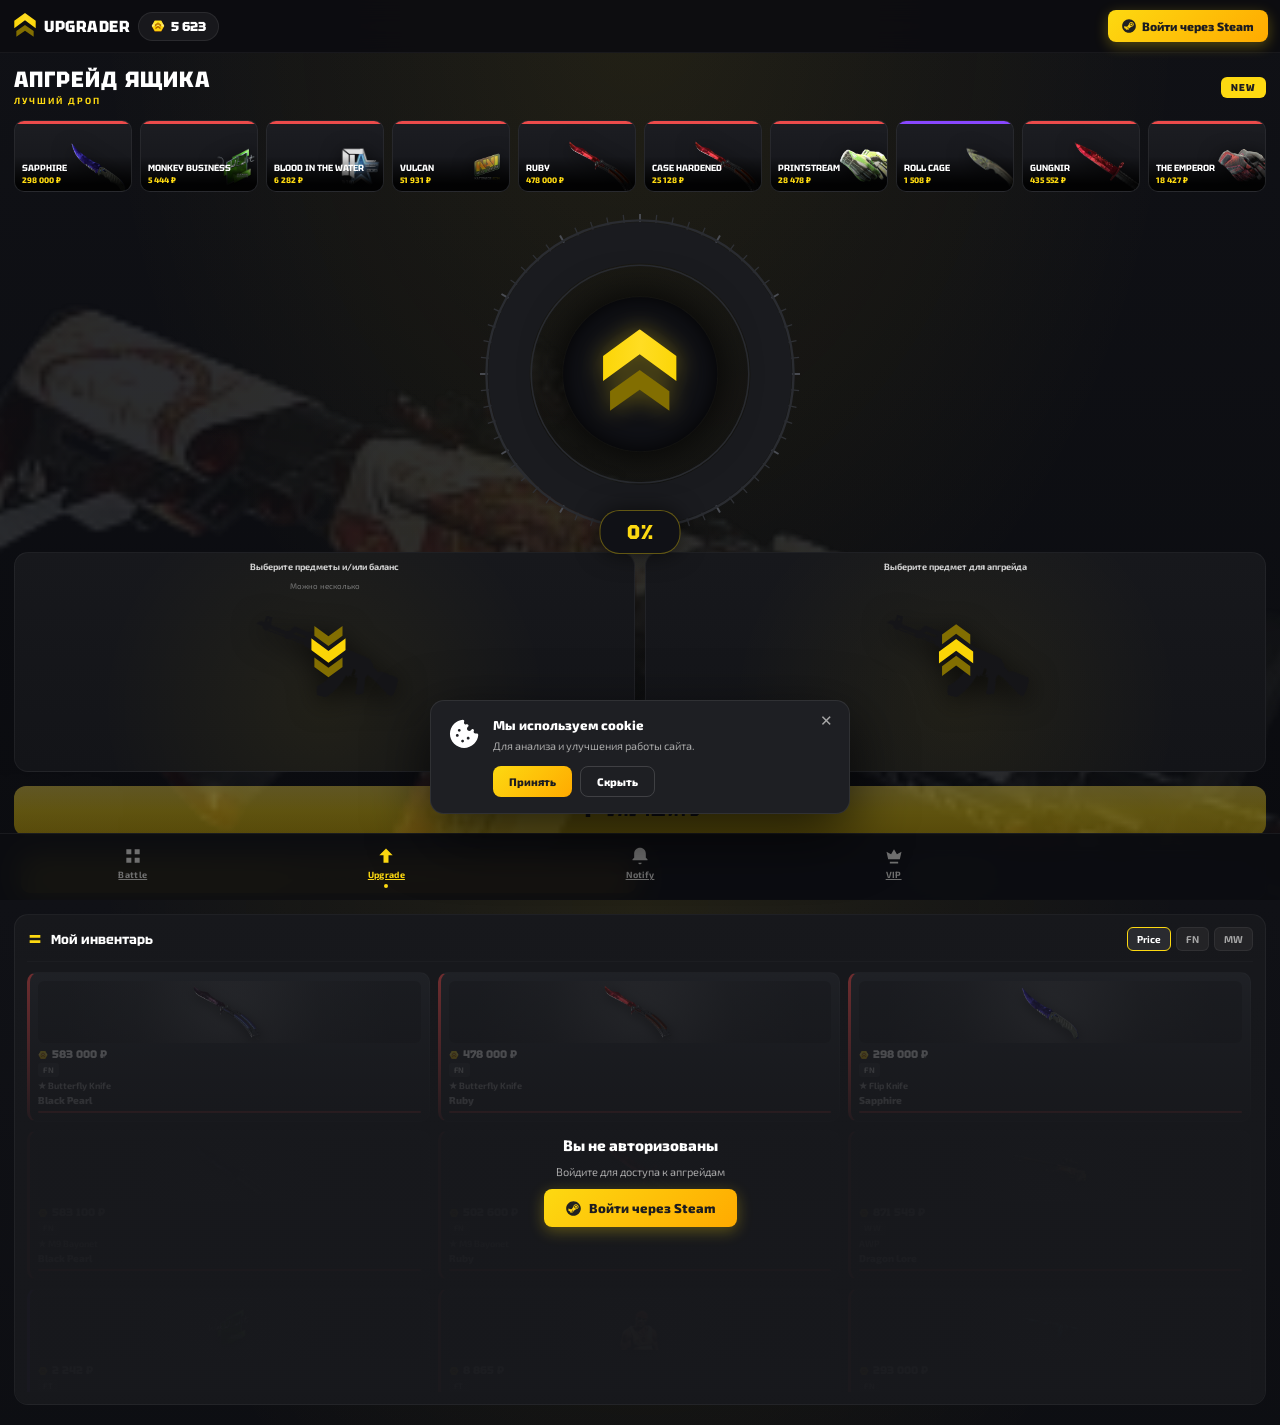
==== mobile.html @ 6c8cbb07 "Add files via upload" ====
<!DOCTYPE html>
<html lang="ru">
<head>
<meta charset="UTF-8">
<meta name="viewport" content="width=device-width,initial-scale=1,maximum-scale=1,user-scalable=no,viewport-fit=cover">
<title>Апгрейдер предметов CS2 | UPGRADER</title>
<link href="https://fonts.googleapis.com/css2?family=Exo+2:wght@400;600;700;800&family=Tektur:wght@400;600;700;800&display=swap" rel="stylesheet">
<style>
*{margin:0;padding:0;box-sizing:border-box;-webkit-tap-highlight-color:transparent}
html,body{height:100%}
body{
  font-family:'Exo 2',sans-serif;background:#0b0c10;color:#fff;
  min-height:100vh;overflow-x:hidden;
  background-image:radial-gradient(ellipse at 50% 0%, rgba(253,217,17,.08), transparent 60%),
                   linear-gradient(180deg,#101116 0%,#0b0c10 100%);
  padding-bottom:78px;
}
body::before{
  content:'';position:fixed;inset:0;
  background:url('bottom-gun.webp') center top/cover no-repeat;
  opacity:.12;z-index:0;pointer-events:none;
}
img,svg,span{pointer-events:none;user-select:none}
button,a{cursor:pointer;outline:none;border:none;background:none;font-family:inherit;color:inherit}
input{font-family:inherit}

/* ===== HEADER ===== */
.header{
  position:sticky;top:0;z-index:50;
  background:rgba(12,13,17,.92);backdrop-filter:blur(14px);
  border-bottom:1px solid rgba(255,255,255,.05);
  padding:10px 12px;display:flex;align-items:center;justify-content:space-between;gap:8px;
  padding-top:calc(10px + env(safe-area-inset-top));
}
.header-left{display:flex;align-items:center;gap:8px;min-width:0}
.logo{display:flex;align-items:center;gap:6px;font-family:'Tektur';font-weight:800;font-size:16px;letter-spacing:.5px;color:#fff;text-decoration:none}
.logo img{width:26px;height:26px;object-fit:contain}
.balance-pill{
  display:flex;align-items:center;gap:6px;
  background:rgba(255,255,255,.05);border:1px solid rgba(255,255,255,.08);
  border-radius:20px;padding:5px 12px;font-family:'Tektur';font-weight:800;font-size:13px;
}
.balance-pill img{width:14px;height:14px}
.header-right{display:flex;align-items:center;gap:8px;flex-shrink:0}
.btn-steam{
  background:linear-gradient(135deg,#FDD911,#ffaa00);color:#1C1C20;
  font-weight:800;font-size:12px;padding:9px 14px;border-radius:8px;
  display:flex;align-items:center;gap:6px;white-space:nowrap;
  box-shadow:0 4px 14px rgba(253,217,17,.3);transition:.2s;
}
.btn-steam:active{transform:scale(.97)}
.btn-steam img{width:14px;height:14px;object-fit:contain}
.profile-box{display:none;align-items:center}
.profile-box.show{display:flex}
.profile-avatar{width:36px;height:36px;border-radius:50%;border:2px solid #FDD911;overflow:hidden;background:#17181C}
.profile-avatar img{width:100%;height:100%;object-fit:cover;display:block}
.profile-settings{
  width:36px;height:36px;border-radius:50%;background:rgba(255,255,255,.06);
  display:flex;align-items:center;justify-content:center;color:#cfcfcf;margin-left:6px;
}
.profile-settings svg{width:16px;height:16px}

/* ===== TITLE ROW ===== */
.section-title{
  padding:16px 14px 10px;display:flex;align-items:center;justify-content:space-between;
  position:relative;z-index:1;
}
.section-title h1{
  font-family:'Tektur';font-size:22px;font-weight:800;letter-spacing:1px;
  text-transform:uppercase;color:#fff;line-height:1;
}
.section-title .sub{
  display:block;font-family:'Exo 2';font-size:9px;font-weight:700;color:#FDD911;
  letter-spacing:2px;text-transform:uppercase;margin-top:4px;
}
.badge-new{
  background:#FDD911;color:#1C1C20;font-family:'Tektur';font-weight:800;font-size:10px;
  padding:4px 10px;border-radius:6px;letter-spacing:1px;
}

/* ===== DROP STRIP ===== */
.drop-strip{
  position:relative;z-index:1;
  display:flex;gap:8px;overflow-x:auto;padding:4px 14px 14px;
  scroll-snap-type:x mandatory;
  -ms-overflow-style:none;scrollbar-width:none;
}
.drop-strip::-webkit-scrollbar{display:none}
.drop-card{
  position:relative;flex:0 0 118px;height:72px;border-radius:10px;overflow:hidden;
  background:linear-gradient(180deg,#1c1d22,#141519);
  border:1px solid rgba(255,255,255,.06);
  scroll-snap-align:start;
  display:flex;align-items:flex-end;
}
.drop-card .bar{position:absolute;top:0;left:0;width:100%;height:3px;z-index:3}
.drop-card .img{
  position:absolute;right:-6px;bottom:-4px;height:80%;max-width:80%;object-fit:contain;
  z-index:2;filter:drop-shadow(0 4px 10px rgba(0,0,0,.7));
}
.drop-card .info{
  position:relative;z-index:4;padding:6px 7px;width:100%;
  background:linear-gradient(0deg,rgba(0,0,0,.9) 20%,transparent);
  min-width:0;
}
.drop-card .info .n{
  font-family:'Tektur';font-size:9px;font-weight:700;text-transform:uppercase;
  white-space:nowrap;overflow:hidden;text-overflow:ellipsis;
}
.drop-card .info .p{
  font-size:8px;color:#FDD911;font-weight:800;margin-top:1px;
}

/* ===== MAIN ===== */
.main{position:relative;z-index:1;padding:0 14px 20px;display:flex;flex-direction:column;gap:14px}

/* ===== WHEEL ===== */
.wheel-block{
  display:flex;flex-direction:column;align-items:center;gap:18px;
  padding:8px 0 4px;
}
.wheel{
  position:relative;width:240px;height:240px;aspect-ratio:1;
}
.wheel svg{width:100%;height:100%;position:absolute;inset:0;overflow:visible}
.wheel .inner{
  position:absolute;top:50%;left:50%;width:48%;height:48%;transform:translate(-50%,-50%);
  background:#101116;border-radius:50%;display:flex;align-items:center;justify-content:center;
  box-shadow:0 0 40px rgba(0,0,0,.9),inset 0 0 24px rgba(0,0,0,.9),0 0 0 1px rgba(255,255,255,.04);
  z-index:3;
}
.wheel .inner img{width:58%;height:58%;object-fit:contain;filter:drop-shadow(0 0 12px rgba(253,217,17,.4))}
.wheel .pointer{
  position:absolute;top:50%;left:50%;width:0;height:0;
  transform-origin:0 0;transition:transform 3.6s cubic-bezier(.17,.67,.12,1);
  z-index:4;opacity:0;
}
.wheel .pointer.on{opacity:1}
.wheel .pointer img{
  position:absolute;top:-104px;left:-7px;width:14px;height:22px;max-width:none;
  filter:drop-shadow(0 0 6px rgba(253,217,17,.9));
}
.wheel .result-plate{
  position:absolute;top:50%;left:50%;transform:translate(-50%,-50%) scale(.6);opacity:0;
  z-index:6;font-family:'Tektur';font-weight:800;font-size:16px;text-align:center;
  pointer-events:none;transition:.35s;line-height:1.2;
}
.wheel .result-plate.show{transform:translate(-50%,-50%) scale(1);opacity:1}
.wheel .result-plate.win{color:#23d70c;text-shadow:0 0 18px rgba(35,215,12,.6)}
.wheel .result-plate.lose{color:#EB4B4B;text-shadow:0 0 18px rgba(235,75,75,.6)}
.wheel .percent-label{
  position:absolute;bottom:-14px;left:50%;transform:translateX(-50%);
  background:#101116;border:1px solid rgba(253,217,17,.35);
  padding:6px 22px;border-radius:20px;font-family:'Tektur';
  font-size:17px;font-weight:800;color:#FDD911;z-index:5;
  box-shadow:0 0 24px rgba(0,0,0,.6);letter-spacing:1px;
}

/* ===== SLOTS ===== */
.slots{display:grid;grid-template-columns:1fr 1fr;gap:10px}
.slot{
  background:linear-gradient(180deg,#17181C,#131418);
  border:1px solid rgba(255,255,255,.05);
  border-radius:14px;padding:12px 8px;min-height:170px;
  display:flex;flex-direction:column;align-items:center;justify-content:center;
  position:relative;overflow:hidden;text-align:center;
}
.slot::after{
  content:'';position:absolute;inset:0;
  background:radial-gradient(circle at 50% 70%, rgba(253,217,17,.06), transparent 65%);
  pointer-events:none;
}
.slot-title{
  position:absolute;top:8px;left:50%;transform:translateX(-50%);
  font-size:9px;font-weight:700;color:#cfcfcf;text-align:center;
  width:92%;line-height:1.25;z-index:3;
}
.slot-sub{position:absolute;top:28px;left:50%;transform:translateX(-50%);font-size:8px;color:#7a7a7a;z-index:3}
.slot-img-wrap{
  position:relative;display:flex;align-items:center;justify-content:center;
  width:130px;height:100px;margin-top:14px;z-index:2;
}
.slot-img{max-height:96px;max-width:100%;object-fit:contain;filter:drop-shadow(0 6px 14px rgba(0,0,0,.7))}
.slot-info{margin-top:8px;z-index:3;max-width:100%;padding:0 4px}
.slot-info .nm{font-size:10px;font-weight:700;white-space:nowrap;overflow:hidden;text-overflow:ellipsis;max-width:130px;margin:0 auto}
.slot-info .pr{font-size:12px;font-weight:800;color:#FDD911;margin-top:3px}

/* ===== UPGRADE BUTTON ===== */
.btn-upgrade{
  background:linear-gradient(180deg,#FFE14B 0%,#FDD911 50%,#E6BE00 100%);
  color:#1C1C20;padding:15px 30px;border-radius:12px;
  font-family:'Tektur';font-size:15px;font-weight:800;letter-spacing:1.5px;
  text-transform:uppercase;width:100%;
  display:flex;align-items:center;justify-content:center;gap:10px;
  box-shadow:0 4px 18px rgba(253,217,17,.35),inset 0 1px 0 rgba(255,255,255,.5);
  transition:.2s;
}
.btn-upgrade:active:not(:disabled){transform:scale(.98)}
.btn-upgrade:disabled{opacity:.35;cursor:not-allowed;box-shadow:none}
.btn-upgrade svg{width:18px;height:18px}
.btn-upgrade.loading{pointer-events:none;color:transparent;position:relative}
.btn-upgrade.loading::after{
  content:'';position:absolute;width:22px;height:22px;top:50%;left:50%;margin:-11px 0 0 -11px;
  border:3px solid rgba(28,28,32,.3);border-top-color:#1C1C20;border-radius:50%;
  animation:spin .8s linear infinite;
}
@keyframes spin{to{transform:rotate(360deg)}}

/* ===== TABS ===== */
.tabs{
  display:grid;grid-template-columns:1fr 1fr;gap:8px;
  background:#141519;border:1px solid rgba(255,255,255,.05);
  border-radius:12px;padding:6px;
}
.tab{
  padding:11px 8px;border-radius:9px;font-size:12px;font-weight:800;
  color:#8a8a8a;text-align:center;transition:.2s;
  display:flex;align-items:center;justify-content:center;gap:6px;
}
.tab.active{background:linear-gradient(135deg,#FDD911,#ffaa00);color:#1C1C20}
.tab svg{width:14px;height:14px;fill:currentColor}

/* ===== INVENTORY / TILES ===== */
.inv-grid,.tiles{
  display:grid;grid-template-columns:repeat(2,1fr);gap:8px;
  max-height:420px;overflow-y:auto;padding-right:2px;
}
.inv-grid::-webkit-scrollbar,.tiles::-webkit-scrollbar{width:4px}
.inv-grid::-webkit-scrollbar-thumb,.tiles::-webkit-scrollbar-thumb{background:#2a2b30;border-radius:2px}
.item-card{
  display:flex;flex-direction:column;gap:6px;padding:8px;border-radius:10px;
  background:linear-gradient(180deg,#2a2d33 0%,#1e2025 100%);
  border:1px solid rgba(255,255,255,.05);
  border-left:3px solid #888;cursor:pointer;transition:.2s;
  position:relative;overflow:hidden;min-height:130px;
}
.item-card:active{transform:scale(.97)}
.item-card.sel{border-color:#FDD911;box-shadow:0 0 0 1px #FDD911,0 0 16px rgba(253,217,17,.25)}
.item-card.sel::after{
  content:'✓';position:absolute;top:6px;right:6px;width:18px;height:18px;border-radius:50%;
  background:#FDD911;color:#1C1C20;display:flex;align-items:center;justify-content:center;
  font-size:11px;font-weight:900;z-index:5;
}
.item-card .thumb{
  position:relative;width:100%;height:62px;background:rgba(0,0,0,.25);
  border-radius:6px;display:flex;align-items:center;justify-content:center;overflow:hidden;
}
.item-card .thumb::before{
  content:'';position:absolute;inset:-10%;
  background:radial-gradient(circle at 50% 60%, rgba(180,180,180,.22) 0%, rgba(120,120,120,.08) 40%, transparent 70%);
  pointer-events:none;
}
.item-card .thumb img{position:relative;z-index:2;max-width:94%;max-height:94%;object-fit:contain;filter:drop-shadow(0 3px 6px rgba(0,0,0,.7))}
.item-card .body{display:flex;flex-direction:column;gap:3px;min-width:0}
.item-card .price-row{display:flex;align-items:center;gap:4px;font-family:'Tektur';font-weight:800;font-size:11px;color:#fff;line-height:1}
.item-card .price-row .coin{width:10px;height:10px;flex-shrink:0;opacity:.9}
.item-card .wear-badge{display:inline-block;background:rgba(255,255,255,.08);color:#cfcfcf;font-size:8px;font-weight:700;padding:2px 5px;border-radius:3px;letter-spacing:.5px;align-self:flex-start}
.item-card .wep-name{font-size:9px;font-weight:700;color:#c9c9c9;white-space:nowrap;overflow:hidden;text-overflow:ellipsis}
.item-card .skin-name{font-size:10px;font-weight:800;color:#fff;white-space:nowrap;overflow:hidden;text-overflow:ellipsis}
.item-card .rarity-bar{height:2px;border-radius:2px;margin-top:2px}

/* ===== PANEL ===== */
.panel{
  background:linear-gradient(180deg,#17181C,#131418);
  border-radius:14px;padding:12px;border:1px solid rgba(255,255,255,.05);
  position:relative;overflow:hidden;
}
.panel-head{
  display:flex;align-items:center;justify-content:space-between;
  margin-bottom:10px;padding-bottom:10px;border-bottom:1px solid rgba(255,255,255,.05);
}
.panel-head .t{display:flex;align-items:center;gap:8px;font-family:'Tektur';font-size:13px;font-weight:700}
.panel-head .t svg{width:16px;height:16px;fill:#FDD911}
.filters{display:flex;gap:5px;flex-wrap:wrap}
.chip{
  background:#232326;border:1px solid rgba(255,255,255,.06);border-radius:6px;
  padding:5px 9px;font-size:10px;font-weight:700;color:#a7a7a7;transition:.2s;
}
.chip.active{color:#fff;border-color:#FDD911;background:#2a2b30}

/* ===== AUTH OVERLAY ===== */
.auth-overlay{
  position:absolute;inset:44px 0 0 0;
  background:linear-gradient(180deg,rgba(23,24,28,.55),rgba(23,24,28,.98) 40%);
  display:flex;flex-direction:column;align-items:center;justify-content:center;
  gap:10px;z-index:5;padding:16px;text-align:center;border-radius:0 0 14px 14px;
}
.auth-overlay h3{font-size:15px;font-weight:800}
.auth-overlay p{font-size:11px;color:#a7a7a7;max-width:220px;line-height:1.4}
.btn-steam-big{
  background:linear-gradient(135deg,#FDD911,#ffaa00);color:#1C1C20;
  font-weight:800;font-size:13px;padding:11px 22px;border-radius:8px;
  box-shadow:0 4px 15px rgba(253,217,17,.3);display:flex;align-items:center;gap:8px;
}
.btn-steam-big img{width:15px;height:15px;object-fit:contain}

/* ===== BOTTOM NAV ===== */
.bottom-nav{
  position:fixed;bottom:0;left:0;right:0;z-index:100;
  background:rgba(12,13,17,.96);backdrop-filter:blur(14px);
  border-top:1px solid rgba(255,255,255,.06);
  display:grid;grid-template-columns:repeat(5,1fr);
  padding:8px 6px calc(8px + env(safe-area-inset-bottom));
}
.nav-item{
  display:flex;flex-direction:column;align-items:center;gap:3px;
  font-size:9px;font-weight:700;color:#6f6f6f;letter-spacing:.3px;
  transition:.2s;padding:4px 0;
}
.nav-item.active{color:#FDD911}
.nav-item svg{width:20px;height:20px;fill:currentColor}
.nav-item .dot{
  width:4px;height:4px;border-radius:50%;background:#FDD911;margin-top:1px;
}

/* ===== COOKIE ===== */
.cookie{
  position:fixed;bottom:86px;left:50%;transform:translateX(-50%);
  background:#1e1f23;border:1px solid rgba(255,255,255,.08);
  border-radius:14px;padding:16px;width:calc(100% - 28px);max-width:420px;
  z-index:200;box-shadow:0 20px 60px rgba(0,0,0,.7);
  display:flex;gap:12px;align-items:flex-start;
}
.cookie-icon{width:34px;height:34px;flex-shrink:0;object-fit:contain}
.cookie-body{flex:1;position:relative}
.cookie-body h4{font-size:13px;font-weight:800;margin-bottom:5px}
.cookie-body p{font-size:11px;color:#a7a7a7;line-height:1.45}
.cookie-btns{display:flex;gap:8px;margin-top:12px}
.cookie-btns button{padding:8px 16px;border-radius:8px;font-size:11px;font-weight:800;transition:.2s}
.cookie-accept{background:linear-gradient(135deg,#FDD911,#ffaa00);color:#1C1C20}
.cookie-hide{background:transparent;color:#fff;border:1px solid rgba(255,255,255,.15)}
.cookie-x{position:absolute;top:-6px;right:0;background:transparent;color:#a7a7a7;font-size:15px}

/* ===== MODAL ===== */
.modal-overlay{
  position:fixed;inset:0;background:rgba(0,0,0,.75);backdrop-filter:blur(6px);
  display:none;align-items:center;justify-content:center;z-index:500;padding:16px;
}
.modal-overlay.show{display:flex}
.modal{
  background:#1a1b1f;border-radius:16px;padding:20px;
  max-width:400px;width:100%;border:1px solid rgba(255,255,255,.08);
}
.modal-head{
  display:flex;align-items:center;justify-content:space-between;
  margin-bottom:16px;padding-bottom:12px;border-bottom:1px solid rgba(255,255,255,.06);
}
.modal-head h3{font-family:'Tektur';font-size:15px;font-weight:800}
.modal-close{
  width:28px;height:28px;border-radius:8px;background:rgba(255,255,255,.05);
  color:#a7a7a7;display:flex;align-items:center;justify-content:center;
}
.modal-body{display:flex;flex-direction:column;gap:14px}
.avatar-edit{display:flex;flex-direction:column;align-items:center;gap:10px}
.avatar-preview{
  width:84px;height:84px;border-radius:50%;background:#232326;
  border:2px solid #FDD911;overflow:hidden;
  display:flex;align-items:center;justify-content:center;
}
.avatar-preview img{width:100%;height:100%;object-fit:cover}
.avatar-upload{
  background:rgba(253,217,17,.1);border:1px solid rgba(253,217,17,.3);
  color:#FDD911;font-size:11px;font-weight:700;padding:7px 14px;
  border-radius:8px;display:flex;align-items:center;gap:6px;
}
.field{display:flex;flex-direction:column;gap:5px}
.field label{font-size:11px;font-weight:700;color:#a7a7a7}
.field input{
  background:#232326;border:1px solid rgba(255,255,255,.08);
  border-radius:8px;padding:10px 12px;color:#fff;font-size:13px;transition:.2s;
}
.field input:focus{border-color:#FDD911;outline:none}
.balance-row{
  display:flex;align-items:center;gap:8px;background:#232326;
  border:1px solid rgba(255,255,255,.08);border-radius:8px;padding:9px 12px;
}
.balance-row img{width:18px;height:18px}
.balance-value{flex:1;font-weight:800;color:#FDD911;font-size:13px}
.btn-small{
  background:linear-gradient(135deg,#FDD911,#ffaa00);color:#1C1C20;
  font-size:11px;font-weight:800;padding:6px 10px;border-radius:6px;
}
.modal-foot{display:flex;gap:8px;margin-top:16px;padding-top:14px;border-top:1px solid rgba(255,255,255,.06)}
.modal-foot button{flex:1;padding:11px;border-radius:9px;font-size:13px;font-weight:800;transition:.2s}
.btn-cancel{background:rgba(255,255,255,.06);color:#a7a7a7;border:1px solid rgba(255,255,255,.08)}
.btn-save{background:linear-gradient(135deg,#FDD911,#ffaa00);color:#1C1C20}

/* ===== TOAST ===== */
.toast{
  position:fixed;top:80px;right:14px;left:14px;
  background:#1e1f23;border:1px solid rgba(255,255,255,.1);
  border-left:4px solid #FDD911;border-radius:10px;padding:12px 16px;
  font-size:12px;font-weight:600;z-index:400;max-width:340px;margin:0 auto;
  animation:slideIn .35s ease,fadeOut .4s ease 3s forwards;
  box-shadow:0 15px 45px rgba(0,0,0,.6);
}
.toast.error{border-left-color:#EB4B4B}
.toast.success{border-left-color:#23d70c}
@keyframes slideIn{from{transform:translateY(-20px);opacity:0}to{transform:translateY(0);opacity:1}}
@keyframes fadeOut{to{transform:translateY(-20px);opacity:0}}

/* ===== DESKTOP (минимальная адаптация) ===== */
@media(min-width:768px){
  .inv-grid,.tiles{grid-template-columns:repeat(3,1fr)}
  .wheel{width:320px;height:320px}
  .wheel .pointer img{top:-140px;left:-10px;width:18px;height:28px}
  .wheel .percent-label{font-size:20px;padding:8px 26px;bottom:-20px}
  .slot{min-height:220px}
  .slot-img-wrap{width:170px;height:140px}
  .slot-img{max-height:130px}
  .slot-info .nm{max-width:180px;font-size:12px}
  .slot-info .pr{font-size:15px}
}
</style>
</head>
<body>

<!-- ===== HEADER ===== -->
<header class="header">
  <div class="header-left">
    <a href="#" class="logo"><img src="logo.svg" alt=""><span>UPGRADER</span></a>
    <div class="balance-pill"><img src="coins.svg" alt=""><span id="headerBalance">5 623</span></div>
  </div>
  <div class="header-right">
    <button class="btn-steam" id="steamBtnHeader"><img src="steam-dark.svg" alt="">Войти через Steam</button>
    <div class="profile-box" id="profileBox">
      <div class="profile-avatar"><img src="default-avatar-200.webp" alt="" id="headerAvatar"></div>
      <button class="profile-settings" id="openSettings">
        <svg viewBox="0 0 24 24" fill="currentColor"><path d="M19.14 12.94a7.49 7.49 0 000-1.88l2.03-1.58a.5.5 0 00.12-.64l-1.92-3.32a.5.5 0 00-.6-.22l-2.39.96a7.03 7.03 0 00-1.63-.94l-.36-2.54a.5.5 0 00-.5-.42h-3.84a.5.5 0 00-.5.42l-.36 2.54c-.59.24-1.13.56-1.63.94l-2.39-.96a.5.5 0 00-.6.22L2.71 8.84a.5.5 0 00.12.64l2.03 1.58a7.49 7.49 0 000 1.88l-2.03 1.58a.5.5 0 00-.12.64l1.92 3.32c.13.22.4.3.6.22l2.39-.96c.5.38 1.04.7 1.63.94l.36 2.54c.04.24.25.42.5.42h3.84c.25 0 .46-.18.5-.42l.36-2.54c.59-.24 1.13-.56 1.63-.94l2.39.96c.2.08.47 0 .6-.22l1.92-3.32a.5.5 0 00-.12-.64l-2.03-1.58zM12 15.5a3.5 3.5 0 110-7 3.5 3.5 0 010 7z"/></svg>
      </button>
    </div>
  </div>
</header>

<!-- ===== TITLE + DROP ===== -->
<div class="section-title">
  <div>
    <h1>Апгрейд ящика</h1>
    <span class="sub">Лучший дроп</span>
  </div>
  <span class="badge-new">NEW</span>
</div>
<div class="drop-strip" id="liveDrop"></div>

<!-- ===== MAIN ===== -->
<main class="main">

  <!-- WHEEL -->
  <section class="wheel-block">
    <div class="wheel">
      <svg viewBox="0 0 200 200">
        <defs>
          <linearGradient id="pg" x1="0" y1="0" x2="0" y2="1">
            <stop offset="0%" stop-color="#23d70c"/>
            <stop offset="55%" stop-color="#ebd215"/>
            <stop offset="80%" stop-color="#edb516"/>
            <stop offset="100%" stop-color="#df4125"/>
          </linearGradient>
        </defs>
        <g id="ticks"></g>
        <circle cx="100" cy="100" r="82" fill="none" stroke="#1a1b1f" stroke-width="26"/>
        <circle cx="100" cy="100" r="96" fill="none" stroke="#2a2c31" stroke-width="1.5"/>
        <circle cx="100" cy="100" r="68" fill="none" stroke="#2a2c31" stroke-width="1"/>
        <circle id="pCircle" cx="100" cy="100" r="82" fill="none" stroke="url(#pg)" stroke-width="26"
                stroke-dasharray="0 515.22" stroke-linecap="butt" transform="rotate(-90 100 100)"/>
      </svg>
      <div class="inner"><img src="logo.svg" alt=""></div>
      <div class="pointer" id="pointer"><img src="upgrader-arrow-up.svg" alt=""></div>
      <div class="result-plate" id="resultPlate"></div>
      <div class="percent-label" id="percentLabel">0%</div>
    </div>
  </section>

  <!-- SLOTS -->
  <section class="slots">
    <div class="slot">
      <div class="slot-title">Выберите предметы и/или баланс</div>
      <div class="slot-sub">Можно несколько</div>
      <div class="slot-img-wrap"><img class="slot-img" id="yourImg" src="unknown-item.svg" alt=""></div>
      <div class="slot-info"><div class="nm" id="yourName"></div><div class="pr" id="yourPrice"></div></div>
    </div>
    <div class="slot">
      <div class="slot-title">Выберите предмет для апгрейда</div>
      <div class="slot-img-wrap"><img class="slot-img" id="targetImg" src="unknown-item-2.svg" alt=""></div>
      <div class="slot-info"><div class="nm" id="targetName"></div><div class="pr" id="targetPrice"></div></div>
    </div>
  </section>

  <!-- UPGRADE BUTTON -->
  <button class="btn-upgrade" id="upgradeBtn" disabled>
    <svg viewBox="0 0 24 24" fill="currentColor"><path d="M12 3l8 8h-5v9h-6v-9H4z"/></svg>
    Улучшить
  </button>

  <!-- TABS -->
  <div class="tabs">
    <button class="tab active" data-tab="inv">
      <svg viewBox="0 0 24 24"><path d="M4 6h16v4H4zm0 8h16v4H4z"/></svg>Мои скины
    </button>
    <button class="tab" data-tab="shop">
      <svg viewBox="0 0 24 24"><path d="M12 2l3 7h7l-5.5 4.5L18 21l-6-4-6 4 1.5-7.5L2 9h7z"/></svg>Магазин
    </button>
  </div>

  <!-- INVENTORY PANEL -->
  <section class="panel" id="invPanel" style="position:relative">
    <div class="panel-head">
      <div class="t"><svg viewBox="0 0 24 24"><path d="M4 6h16v4H4zm0 8h16v4H4z"/></svg>Мой инвентарь</div>
      <div class="filters">
        <span class="chip active">Price</span>
        <span class="chip">FN</span>
        <span class="chip">MW</span>
      </div>
    </div>
    <div class="inv-grid" id="invGrid"></div>
    <div class="auth-overlay" id="authOverlay">
      <h3>Вы не авторизованы</h3>
      <p>Войдите для доступа к апгрейдам</p>
      <button class="btn-steam-big" id="steamBtnInv"><img src="steam-dark.svg" alt="">Войти через Steam</button>
    </div>
  </section>

  <!-- SHOP PANEL -->
  <section class="panel" id="shopPanel" style="display:none">
    <div class="panel-head">
      <div class="t"><svg viewBox="0 0 24 24"><path d="M12 2l3 7h7l-5.5 4.5L18 21l-6-4-6 4 1.5-7.5L2 9h7z"/></svg>Прокачать до</div>
      <div class="filters">
        <span class="chip active">Price</span>
        <span class="chip">FN</span>
        <span class="chip">MW</span>
      </div>
    </div>
    <div class="tiles" id="tiles"></div>
  </section>

</main>

<!-- ===== BOTTOM NAV ===== -->
<nav class="bottom-nav">
  <a href="#" class="nav-item">
    <svg viewBox="0 0 24 24"><path d="M4 4h6v6H4zm10 0h6v6h-6zM4 14h6v6H4zm10 0h6v6h-6z"/></svg>
    Battle
  </a>
  <a href="#" class="nav-item active">
    <svg viewBox="0 0 24 24"><path d="M12 3l8 8h-5v9h-6v-9H4z"/></svg>
    Upgrade
    <span class="dot"></span>
  </a>
  <a href="#" class="nav-item">
    <svg viewBox="0 0 24 24"><path d="M12 2C8 2 5 5 5 9v5l-2 2v1h18v-1l-2-2V9c0-4-3-7-7-7zm0 20a2 2 0 002-2h-4a2 2 0 002 2z"/></svg>
    Notify
  </a>
  <a href="#" class="nav-item">
    <svg viewBox="0 0 24 24"><path d="M5 16L3 7l5.5 3L12 4l3.5 6L21 7l-2 9H5zm2 3h10v2H7z"/></svg>
    VIP
  </a>
</nav>

<!-- ===== COOKIE ===== -->
<div class="cookie" id="cookie">
  <img class="cookie-icon" src="cookie.svg" alt="">
  <div class="cookie-body">
    <button class="cookie-x" onclick="document.getElementById('cookie').remove()">✕</button>
    <h4>Мы используем cookie</h4>
    <p>Для анализа и улучшения работы сайта.</p>
    <div class="cookie-btns">
      <button class="cookie-accept" onclick="document.getElementById('cookie').remove()">Принять</button>
      <button class="cookie-hide" onclick="document.getElementById('cookie').remove()">Скрыть</button>
    </div>
  </div>
</div>

<!-- ===== SETTINGS MODAL ===== -->
<div class="modal-overlay" id="settingsModal">
  <div class="modal">
    <div class="modal-head"><h3>Настройки профиля</h3><button class="modal-close" id="closeSettings">✕</button></div>
    <div class="modal-body">
      <div class="avatar-edit">
        <div class="avatar-preview"><img id="avatarPreviewImg" src="default-avatar-200.webp" alt=""></div>
        <label class="avatar-upload"><input type="file" accept="image/*" id="avatarInput" hidden>Загрузить аватар</label>
      </div>
      <div class="field"><label>Никнейм</label><input type="text" id="nickInput" maxlength="20" placeholder="Введите никнейм"></div>
      <div class="field"><label>Баланс</label><div class="balance-row"><img src="coins.svg" alt=""><span class="balance-value" id="modalBalance">5 623 ₽</span><button class="btn-small" id="addBalance">+1 000 ₽</button></div></div>
    </div>
    <div class="modal-foot">
      <button class="btn-cancel" id="cancelSettings">Отмена</button>
      <button class="btn-save" id="saveSettings">Сохранить</button>
    </div>
  </div>
</div>

<script>
/* ===== ДИАГНОСТИКА ===== */
window.onerror=function(m,u,l){console.error('JS ERROR:',m,l)};

try{
/* ===== ИЗОБРАЖЕНИЯ ===== */
const IMGS=[
  'weapon_knife_butterfly_am_blackpearl_marbleized_b_light_png.avif',
  'weapon_knife_butterfly_am_ruby_marbleized_light_png.avif',
  'weapon_knife_flip_am_sapphire_marbleized_light_png.avif',
  'weapon_knife_m9_bayonet_am_blackpearl_marbleized_light_png.avif',
  'weapon_knife_m9_bayonet_am_ruby_marbleized_light_png.avif',
  'weapon_awp_cu_medieval_dragon_awp_light_png.avif',
  '128fx128f','128fx128f(1)','128fx128f(2)','128fx128f(3)','128fx128f(4)','128fx128f(5)',
  '128fx128f(6)','128fx128f(7)','128fx128f(8)','128fx128f(9)','128fx128f(10)',
  '128fx128f(11)','128fx128f(12)','128fx128f(13)','128fx128f(14)',
  '360fx360f','360fx360f(1)','360fx360f(2)','360fx360f(3)','360fx360f(4)',
  '360fx360f(5)','360fx360f(6)','360fx360f(7)','360fx360f(8)','360fx360f(9)',
  '64fx64f','64fx64f(1)','64fx64f(2)','64fx64f(3)','64fx64f(4)'
];
let imgIdx=0;
function nextImg(){const im=IMGS[imgIdx%IMGS.length];imgIdx++;return im}

function fmt(v){return Number(v).toLocaleString('ru-RU',{minimumFractionDigits:0,maximumFractionDigits:0})+' ₽'}

/* ===== БАЗА СКИНОВ (сокращена для мобильной версии) ===== */
const RAW=[
  ['★ Butterfly Knife','Black Pearl',583000,'FN','#EB4B4B'],
  ['★ Butterfly Knife','Ruby',478000,'FN','#EB4B4B'],
  ['★ Flip Knife','Sapphire',298000,'FN','#EB4B4B'],
  ['★ M9 Bayonet','Black Pearl',583100,'FN','#EB4B4B'],
  ['★ M9 Bayonet','Ruby',502600,'FN','#EB4B4B'],
  ['AWP','Dragon Lore',871549,'WW','#EB4B4B'],
  ['AK-47','Redline',2242,'FT','#8847FF'],
  ['AWP','Asiimov',8865,'FT','#EB4B4B'],
  ['M4A4','Howl',293000,'FN','#EB4B4B'],
  ['USP-S','Kill Confirmed',7120,'MW','#EB4B4B'],
  ['Glock-18','Water Elemental',1047,'FN','#8847FF'],
  ['Karambit','Doppler',71000,'FN','#EB4B4B'],
  ['Desert Eagle','Blaze',7957,'FN','#8847FF'],
  ['M4A1-S','Hyper Beast',4607,'MW','#EB4B4B'],
  ['SSG 08','Blood in the Water',6282,'MW','#EB4B4B'],
  ['P250','See Ya Later',670,'MW','#8847FF'],
  ['FAMAS','Roll Cage',1508,'MW','#8847FF'],
  ['SG 553','Integrale',2094,'MW','#8847FF'],
  ['Galil AR','Chatterbox',5444,'FT','#EB4B4B'],
  ['MAC-10','Neon Rider',1843,'FN','#EB4B4B'],
  ['AK-47','Fire Serpent',234528,'MW','#EB4B4B'],
  ['M4A1-S','Printstream',28478,'FN','#EB4B4B'],
  ['AWP','Neo-Noir',17590,'FN','#EB4B4B'],
  ['AK-47','Neon Rider',15077,'FN','#EB4B4B'],
  ['Desert Eagle','Printstream',12564,'FN','#EB4B4B'],
  ['USP-S','Printstream',10889,'FN','#EB4B4B'],
  ['AK-47','Bloodsport',16752,'FN','#EB4B4B'],
  ['AK-47','Asiimov',7371,'FT','#EB4B4B'],
  ['AK-47','Vulcan',51931,'MW','#EB4B4B'],
  ['AK-47','The Empress',14239,'FN','#EB4B4B'],
  ['M4A4','The Emperor',18427,'FN','#EB4B4B'],
  ['M4A1-S','Golden Coil',11308,'FN','#EB4B4B'],
  ['AWP','Wildfire',23453,'FT','#EB4B4B'],
  ['AWP','Hyper Beast',11727,'MW','#EB4B4B'],
  ['Desert Eagle','Code Red',20103,'FN','#EB4B4B'],
  ['USP-S','Neo-Noir',6282,'FN','#EB4B4B'],
  ['Glock-18','Fade',26803,'FN','#EB4B4B'],
  ['AK-47','Case Hardened',25128,'MW','#EB4B4B'],
  ['M4A4','Daybreak',6701,'MW','#EB4B4B'],
  ['AWP','Medusa',318288,'FN','#EB4B4B'],
  ['AWP','Gungnir',435552,'FN','#EB4B4B'],
  ['P250','Nuclear Threat',150768,'FT','#EB4B4B'],
  ['Five-SeveN','Monkey Business',5444,'FN','#EB4B4B']
];

const DB=RAW.map((r,i)=>({
  id:i+1,wep:r[0],skin:r[1],name:r[0]+' | '+r[1],
  price:r[2],wear:r[3],color:r[4],img:nextImg()
}));

const state={
  balance:5623,
  inventory:JSON.parse(JSON.stringify(DB)),
  selected:null,target:null,busy:false,nextId:100000,
  authorized:false,user:{nick:'GEMER777',avatar:'default-avatar-200.webp'}
};

const $=id=>document.getElementById(id);

/* ===== НАСЕЧКИ ===== */
(function(){
  const g=$('ticks');if(!g)return;
  for(let i=0;i<60;i++){
    const a=(i/60)*Math.PI*2;
    const l=document.createElementNS('http://www.w3.org/2000/svg','line');
    l.setAttribute('x1',100+Math.cos(a)*100);l.setAttribute('y1',100+Math.sin(a)*100);
    l.setAttribute('x2',100+Math.cos(a)*94);l.setAttribute('y2',100+Math.sin(a)*94);
    l.setAttribute('stroke',i%5===0?'#4a4d54':'#2f3136');
    l.setAttribute('stroke-width',i%5===0?'1.2':'0.8');
    g.appendChild(l);
  }
})();

/* ===== LIVE DROP ===== */
function renderLiveDrop(){
  const el=$('liveDrop');el.innerHTML='';
  [...DB].sort(()=>Math.random()-.5).slice(0,10).forEach(it=>{
    const c=document.createElement('div');
    c.className='drop-card';
    c.innerHTML=`<div class="bar" style="background:${it.color}"></div>
      <img class="img" src="${it.img}" alt="">
      <div class="info"><div class="n">${it.skin}</div><div class="p">${fmt(it.price)}</div></div>`;
    el.appendChild(c);
  });
}

/* ===== КАРТОЧКА ===== */
function itemCard(it,opts){
  const d=document.createElement('div');
  d.className='item-card';
  d.style.borderLeftColor=it.color;
  if(opts&&opts.selected)d.classList.add('sel');
  d.innerHTML=`
    <div class="thumb"><img src="${it.img}" alt=""></div>
    <div class="body">
      <div class="price-row"><img class="coin" src="coins.svg" alt="">${fmt(it.price)}</div>
      <div class="wear-badge">${it.wear}</div>
      <div class="wep-name">${it.wep}</div>
      <div class="skin-name">${it.skin}</div>
      <div class="rarity-bar" style="background:${it.color}"></div>
    </div>`;
  return d;
}

/* ===== ИНВЕНТАРЬ ===== */
function renderInventory(){
  const el=$('invGrid');el.innerHTML='';
  if(!state.inventory.length){
    el.innerHTML='<div style="grid-column:1/-1;color:#a7a7a7;text-align:center;padding:24px;font-size:12px">Инвентарь пуст</div>';
    return;
  }
  state.inventory.slice(0,30).forEach(it=>{
    const d=itemCard(it,{selected:state.selected&&state.selected.id===it.id});
    d.addEventListener('click',()=>pickItem(it));
    el.appendChild(d);
  });
}

/* ===== МАГАЗИН ===== */
function renderTiles(){
  const el=$('tiles');el.innerHTML='';
  [...DB].sort((a,b)=>b.price-a.price).slice(0,30).forEach(it=>{
    const d=itemCard(it);
    d.addEventListener('click',()=>{
      if(state.busy)return;
      if(!state.selected){showToast('Сначала выберите предмет','error');return}
      if(it.price<=state.selected.price){showToast('Цель должна быть дороже','error');return}
      state.target=it;
      $('targetImg').src=it.img;
      $('targetName').textContent=it.name;
      $('targetPrice').textContent=fmt(it.price);
      updateWheel();
    });
    el.appendChild(d);
  });
}

/* ===== ВЫБОР ===== */
function pickItem(item){
  if(state.busy)return;
  state.selected=item;
  $('yourImg').src=item.img;
  $('yourName').textContent=item.name;
  $('yourPrice').textContent=fmt(item.price);
  autoTarget();
  renderInventory();
  updateWheel();
}

function autoTarget(){
  if(!state.selected)return;
  const pool=DB.filter(d=>d.price>state.selected.price*1.3&&d.price<=state.selected.price*6);
  const arr=pool.length?pool:DB.filter(d=>d.price>state.selected.price);
  if(arr.length){
    const t=arr[Math.floor(Math.random()*arr.length)];
    state.target=t;
    $('targetImg').src=t.img;
    $('targetName').textContent=t.name;
    $('targetPrice').textContent=fmt(t.price);
  }
}

/* ===== ПРОЦЕНТ ===== */
function calcPercent(){
  if(!state.selected||!state.target)return 0;
  const r=state.selected.price/state.target.price;
  return Math.max(5,Math.min(90,Math.round(r*100)));
}

/* ===== КОЛЕСО ===== */
function updateWheel(){
  const p=calcPercent();
  const C=2*Math.PI*82;
  const dash=(p/100)*C;
  $('pCircle').setAttribute('stroke-dasharray',`${dash} ${C}`);
  $('percentLabel').textContent=p+'%';
  const pointer=$('pointer');
  if(!state.selected||!state.target){
    pointer.classList.remove('on');
    pointer.style.transition='none';
    pointer.style.transform='rotate(0deg)';
  }else{
    pointer.classList.add('on');
    pointer.style.transition='transform .35s';
    pointer.style.transform=`rotate(${(p/100)*360}deg)`;
  }
  $('upgradeBtn').disabled=!state.selected||!state.target||state.busy;
}

function showPlate(text,kind){
  const pl=$('resultPlate');
  pl.textContent=text;
  pl.className='result-plate show '+kind;
  setTimeout(()=>{pl.className='result-plate'},1600);
}

/* ===== АПГРЕЙД ===== */
function doUpgrade(){
  if(state.busy||!state.selected||!state.target)return;
  state.busy=true;
  $('upgradeBtn').classList.add('loading');
  const p=calcPercent();
  const sel=state.selected,tgt=state.target;
  const pointer=$('pointer');
  const arcEndDeg=p*3.6;
  const finalDeg=Math.random()*360;
  const win=finalDeg<=arcEndDeg;
  const spins=4+Math.floor(Math.random()*3);
  const finalTransform=spins*360+finalDeg;
  pointer.style.transition='none';
  pointer.style.transform='rotate(0deg)';
  void pointer.offsetWidth;
  pointer.style.transition='transform 3.6s cubic-bezier(.17,.67,.12,1)';
  pointer.style.transform='rotate('+finalTransform+'deg)';
  setTimeout(()=>{
    if(win){
      showPlate('+ '+fmt(tgt.price),'win');
      state.inventory=state.inventory.filter(i=>i.id!==sel.id);
      state.nextId++;
      state.inventory.push({...tgt,id:state.nextId});
    }else{
      showPlate('- '+fmt(sel.price),'lose');
      state.inventory=state.inventory.filter(i=>i.id!==sel.id);
    }
    state.selected=null;state.target=null;state.busy=false;
    $('upgradeBtn').classList.remove('loading');
    $('yourImg').src='unknown-item.svg';$('yourName').textContent='';$('yourPrice').textContent='';
    $('targetImg').src='unknown-item-2.svg';$('targetName').textContent='';$('targetPrice').textContent='';
    setTimeout(()=>{
      pointer.classList.remove('on');
      pointer.style.transition='none';
      pointer.style.transform='rotate(0deg)';
      updateWheel();
    },1700);
    renderInventory();
  },3700);
}

/* ===== ЛОГИН ===== */
function login(){
  state.authorized=true;
  $('authOverlay').style.display='none';
  $('steamBtnHeader').style.display='none';
  $('profileBox').classList.add('show');
  $('headerAvatar').src=state.user.avatar;
  updateBalanceView();
  showToast('Вы вошли через Steam','success');
}
function updateBalanceView(){
  const v=Number(state.balance).toLocaleString('ru-RU');
  $('headerBalance').textContent=v;
  $('modalBalance').textContent=v+' ₽';
}

$('steamBtnHeader').addEventListener('click',login);
$('steamBtnInv').addEventListener('click',login);
$('upgradeBtn').addEventListener('click',doUpgrade);

/* ===== ТАБЫ ===== */
document.querySelectorAll('.tab').forEach(t=>{
  t.addEventListener('click',()=>{
    document.querySelectorAll('.tab').forEach(x=>x.classList.remove('active'));
    t.classList.add('active');
    const tab=t.dataset.tab;
    $('invPanel').style.display=tab==='inv'?'block':'none';
    $('shopPanel').style.display=tab==='shop'?'block':'none';
  });
});

/* ===== НАСТРОЙКИ ===== */
$('openSettings').addEventListener('click',()=>{
  $('nickInput').value=state.user.nick;
  $('avatarPreviewImg').src=state.user.avatar;
  updateBalanceView();
  $('settingsModal').classList.add('show');
});
$('closeSettings').addEventListener('click',()=>$('settingsModal').classList.remove('show'));
$('cancelSettings').addEventListener('click',()=>$('settingsModal').classList.remove('show'));
$('avatarInput').addEventListener('change',e=>{
  const f=e.target.files[0];if(!f)return;
  const r=new FileReader();
  r.onload=ev=>{$('avatarPreviewImg').src=ev.target.result};
  r.readAsDataURL(f);
});
$('addBalance').addEventListener('click',()=>{state.balance+=1000;updateBalanceView()});
$('saveSettings').addEventListener('click',()=>{
  const n=$('nickInput').value.trim();
  if(n)state.user.nick=n;
  state.user.avatar=$('avatarPreviewImg').src;
  $('headerAvatar').src=state.user.avatar;
  $('settingsModal').classList.remove('show');
  showToast('Профиль сохранён','success');
});

/* ===== TOAST ===== */
function showToast(msg,type='info'){
  const t=document.createElement('div');
  t.className='toast '+type;
  t.textContent=msg;
  document.body.appendChild(t);
  setTimeout(()=>t.remove(),3500);
}

/* ===== INIT ===== */
renderLiveDrop();
renderInventory();
renderTiles();
updateWheel();

}catch(e){
  console.error('JS CRASHED:',e.message);
  document.body.insertAdjacentHTML('beforeend',
    '<div style="position:fixed;top:80px;left:14px;right:14px;background:#EB4B4B;color:#fff;padding:12px;font-size:12px;z-index:9999;border-radius:8px">JS CRASHED: '+e.message+'</div>');
}
</script>
</body>
</html>
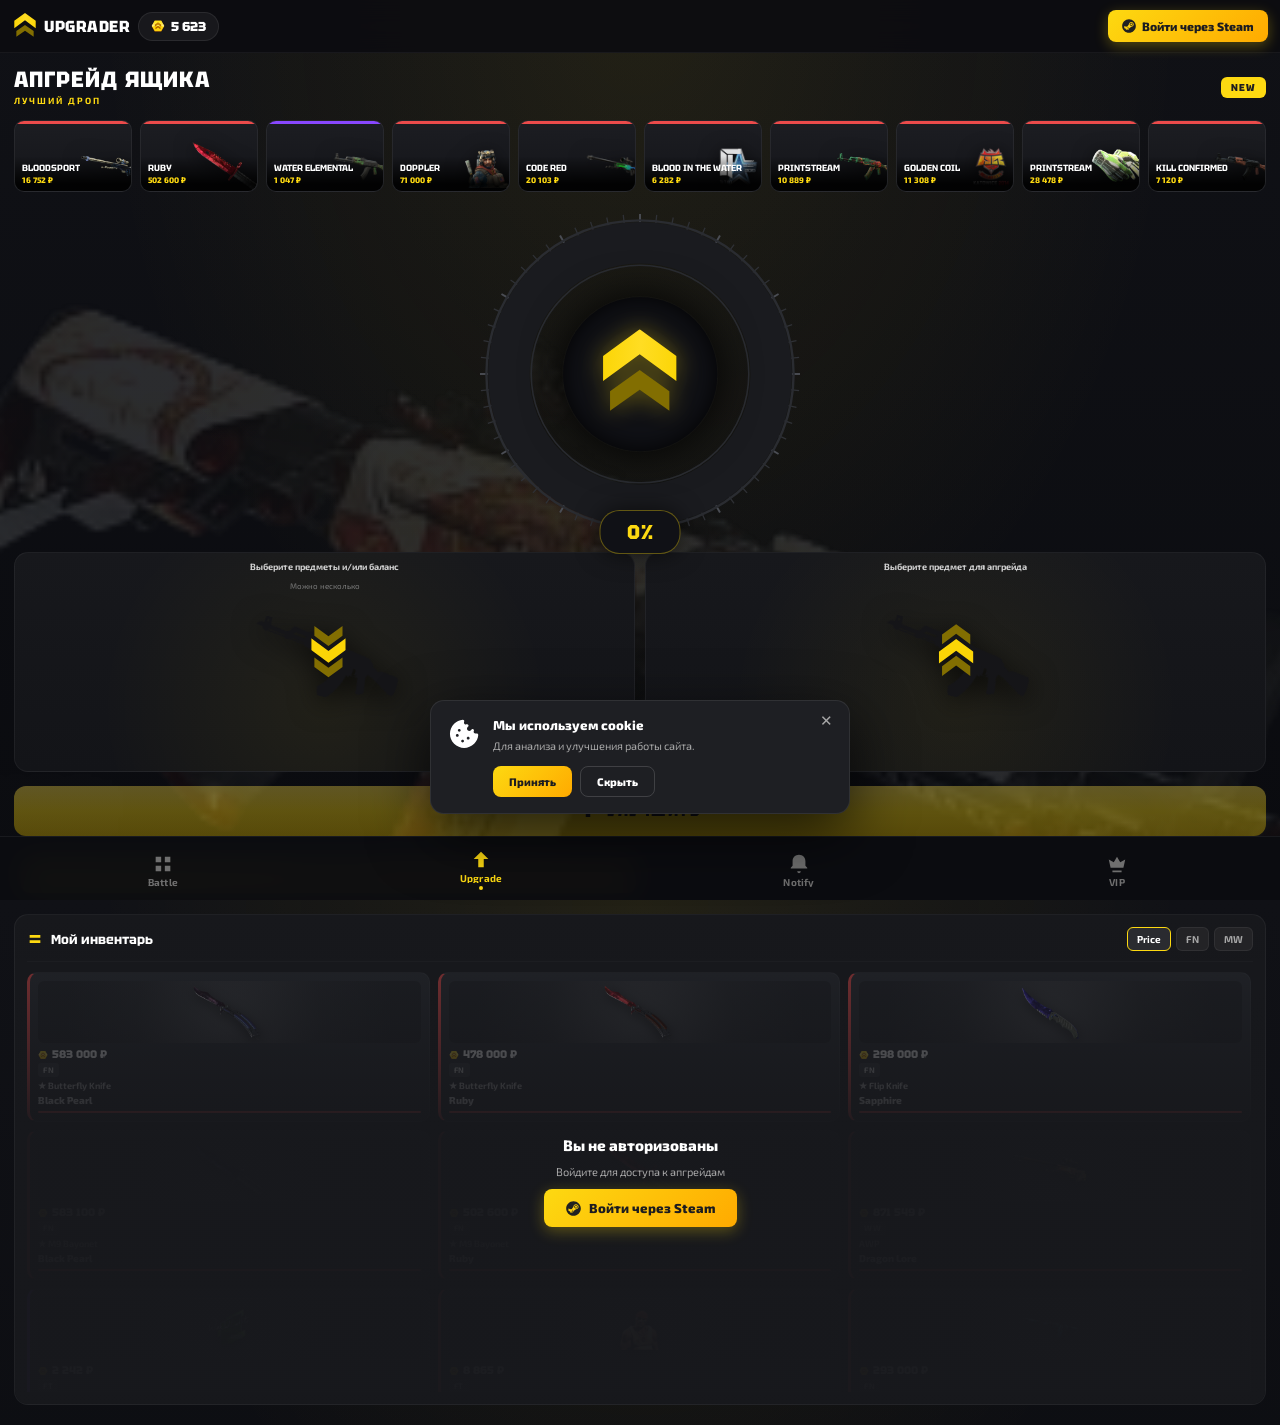
==== commit c5b302c6: "Update mobile.html" ====
--- a/mobile.html
+++ b/mobile.html
@@ -13,7 +13,7 @@
   min-height:100vh;overflow-x:hidden;
   background-image:radial-gradient(ellipse at 50% 0%, rgba(253,217,17,.08), transparent 60%),
                    linear-gradient(180deg,#101116 0%,#0b0c10 100%);
-  padding-bottom:78px;
+  padding-bottom:70px;
 }
 body::before{
   content:'';position:fixed;inset:0;
@@ -28,6 +28,7 @@
 .header{
   position:sticky;top:0;z-index:50;
   background:rgba(12,13,17,.92);backdrop-filter:blur(14px);
+  -webkit-backdrop-filter:blur(14px);
   border-bottom:1px solid rgba(255,255,255,.05);
   padding:10px 12px;display:flex;align-items:center;justify-content:space-between;gap:8px;
   padding-top:calc(10px + env(safe-area-inset-top));
@@ -294,23 +295,61 @@
 }
 .btn-steam-big img{width:15px;height:15px;object-fit:contain}
 
-/* ===== BOTTOM NAV ===== */
+/* ===== BOTTOM NAV (FIXED) ===== */
 .bottom-nav{
-  position:fixed;bottom:0;left:0;right:0;z-index:100;
-  background:rgba(12,13,17,.96);backdrop-filter:blur(14px);
+  position:fixed;
+  bottom:0;left:0;right:0;z-index:100;
+  background:rgba(12,13,17,.98);
+  backdrop-filter:blur(14px);
+  -webkit-backdrop-filter:blur(14px);
   border-top:1px solid rgba(255,255,255,.06);
-  display:grid;grid-template-columns:repeat(5,1fr);
-  padding:8px 6px calc(8px + env(safe-area-inset-bottom));
+  display:flex;
+  justify-content:space-around;
+  align-items:stretch;
+  padding:6px 4px calc(6px + env(safe-area-inset-bottom));
+  min-height:62px;
+  box-sizing:border-box;
 }
 .nav-item{
-  display:flex;flex-direction:column;align-items:center;gap:3px;
-  font-size:9px;font-weight:700;color:#6f6f6f;letter-spacing:.3px;
-  transition:.2s;padding:4px 0;
+  flex:1 1 0;
+  min-width:0;
+  display:flex;
+  flex-direction:column;
+  align-items:center;
+  justify-content:center;
+  gap:2px;
+  padding:6px 2px 4px;
+  font-size:10px;
+  font-weight:700;
+  line-height:1;
+  letter-spacing:.2px;
+  color:#6f6f6f;
+  text-decoration:none;
+  transition:color .2s;
+  position:relative;
+  white-space:nowrap;
 }
 .nav-item.active{color:#FDD911}
-.nav-item svg{width:20px;height:20px;fill:currentColor}
+.nav-item svg{
+  width:22px;
+  height:22px;
+  fill:currentColor;
+  flex-shrink:0;
+  display:block;
+}
+.nav-item span{
+  display:block;
+  font-size:10px;
+  line-height:1;
+  overflow:hidden;
+  text-overflow:ellipsis;
+  max-width:100%;
+}
 .nav-item .dot{
-  width:4px;height:4px;border-radius:50%;background:#FDD911;margin-top:1px;
+  width:4px;height:4px;border-radius:50%;
+  background:#FDD911;
+  margin-top:1px;
+  flex-shrink:0;
 }
 
 /* ===== COOKIE ===== */
@@ -399,7 +438,7 @@
 @keyframes slideIn{from{transform:translateY(-20px);opacity:0}to{transform:translateY(0);opacity:1}}
 @keyframes fadeOut{to{transform:translateY(-20px);opacity:0}}
 
-/* ===== DESKTOP (минимальная адаптация) ===== */
+/* ===== DESKTOP ===== */
 @media(min-width:768px){
   .inv-grid,.tiles{grid-template-columns:repeat(3,1fr)}
   .wheel{width:320px;height:320px}
@@ -539,20 +578,20 @@
 <nav class="bottom-nav">
   <a href="#" class="nav-item">
     <svg viewBox="0 0 24 24"><path d="M4 4h6v6H4zm10 0h6v6h-6zM4 14h6v6H4zm10 0h6v6h-6z"/></svg>
-    Battle
+    <span>Battle</span>
   </a>
   <a href="#" class="nav-item active">
     <svg viewBox="0 0 24 24"><path d="M12 3l8 8h-5v9h-6v-9H4z"/></svg>
-    Upgrade
+    <span>Upgrade</span>
     <span class="dot"></span>
   </a>
   <a href="#" class="nav-item">
     <svg viewBox="0 0 24 24"><path d="M12 2C8 2 5 5 5 9v5l-2 2v1h18v-1l-2-2V9c0-4-3-7-7-7zm0 20a2 2 0 002-2h-4a2 2 0 002 2z"/></svg>
-    Notify
+    <span>Notify</span>
   </a>
   <a href="#" class="nav-item">
     <svg viewBox="0 0 24 24"><path d="M5 16L3 7l5.5 3L12 4l3.5 6L21 7l-2 9H5zm2 3h10v2H7z"/></svg>
-    VIP
+    <span>VIP</span>
   </a>
 </nav>
 
@@ -614,7 +653,7 @@
 
 function fmt(v){return Number(v).toLocaleString('ru-RU',{minimumFractionDigits:0,maximumFractionDigits:0})+' ₽'}
 
-/* ===== БАЗА СКИНОВ (сокращена для мобильной версии) ===== */
+/* ===== БАЗА СКИНОВ ===== */
 const RAW=[
   ['★ Butterfly Knife','Black Pearl',583000,'FN','#EB4B4B'],
   ['★ Butterfly Knife','Ruby',478000,'FN','#EB4B4B'],
@@ -932,4 +971,4 @@
 }
 </script>
 </body>
-</html>+</html>
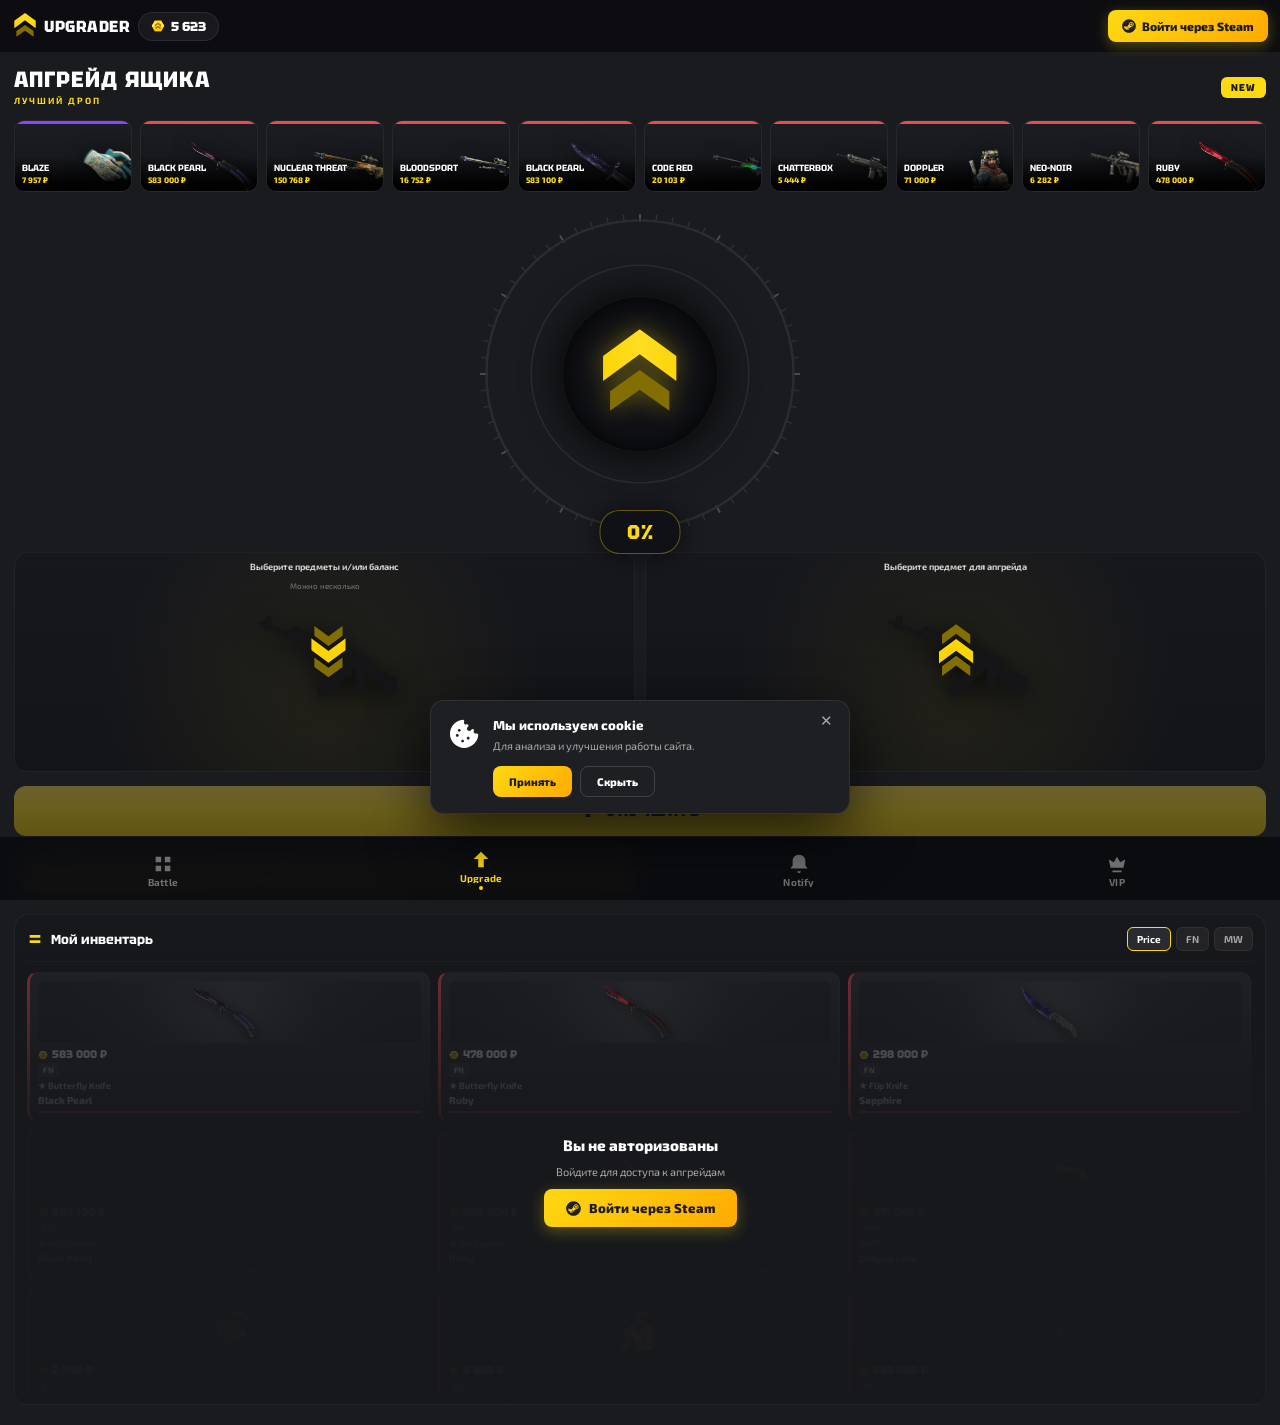
==== commit ecb8f2c9: "Update mobile.html" ====
--- a/mobile.html
+++ b/mobile.html
@@ -9,17 +9,14 @@
 *{margin:0;padding:0;box-sizing:border-box;-webkit-tap-highlight-color:transparent}
 html,body{height:100%}
 body{
-  font-family:'Exo 2',sans-serif;background:#0b0c10;color:#fff;
-  min-height:100vh;overflow-x:hidden;
-  background-image:radial-gradient(ellipse at 50% 0%, rgba(253,217,17,.08), transparent 60%),
-                   linear-gradient(180deg,#101116 0%,#0b0c10 100%);
+  font-family:'Exo 2',sans-serif;
+  background:#1a1b1f;
+  color:#fff;
+  min-height:100vh;
+  overflow-x:hidden;
   padding-bottom:70px;
 }
-body::before{
-  content:'';position:fixed;inset:0;
-  background:url('bottom-gun.webp') center top/cover no-repeat;
-  opacity:.12;z-index:0;pointer-events:none;
-}
+body::before{display:none}
 img,svg,span{pointer-events:none;user-select:none}
 button,a{cursor:pointer;outline:none;border:none;background:none;font-family:inherit;color:inherit}
 input{font-family:inherit}
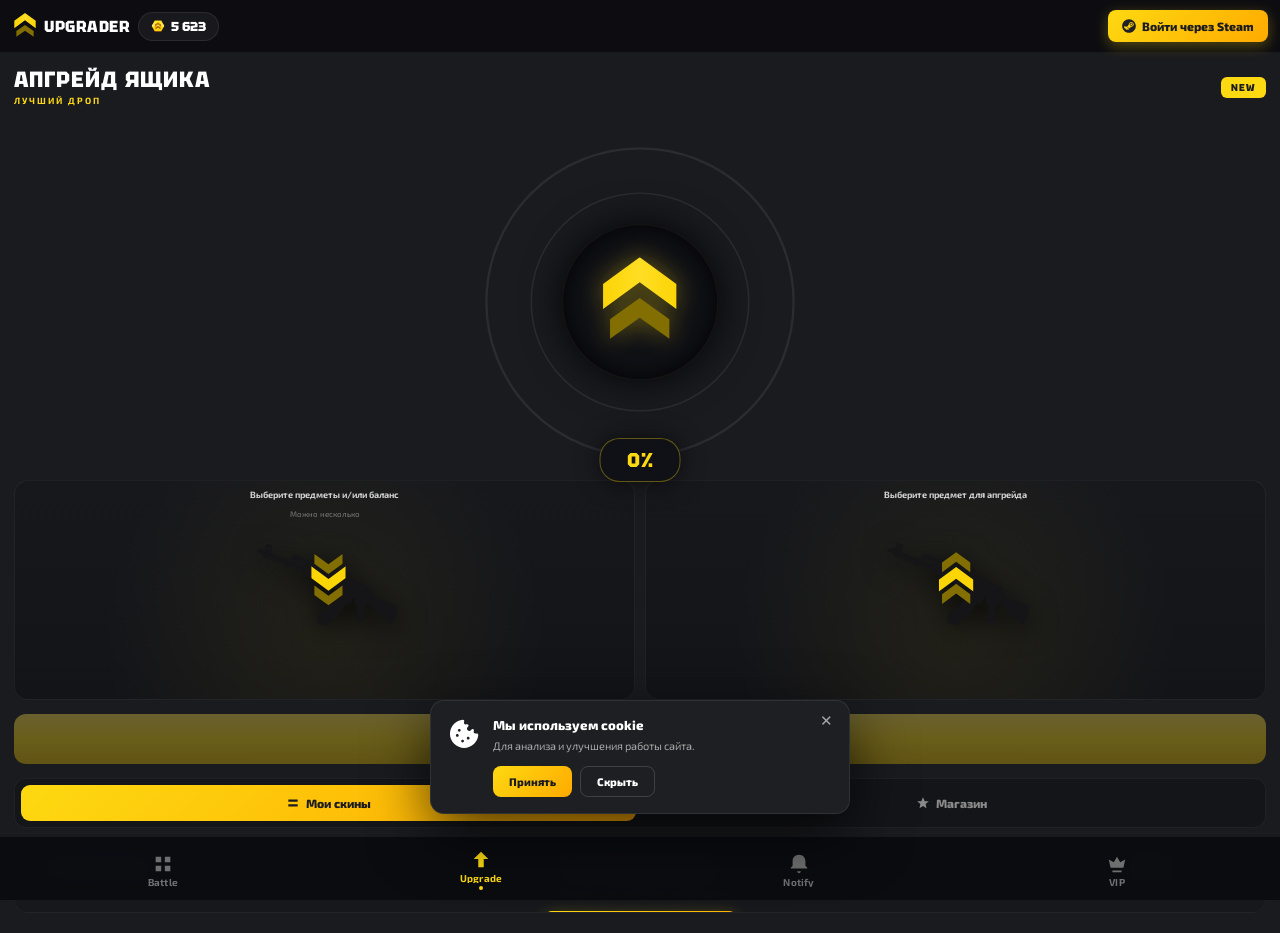
==== commit ff31aa95: "Update mobile.html" ====
--- a/mobile.html
+++ b/mobile.html
@@ -650,17 +650,28 @@
 
 function fmt(v){return Number(v).toLocaleString('ru-RU',{minimumFractionDigits:0,maximumFractionDigits:0})+' ₽'}
 
-/* ===== БАЗА СКИНОВ ===== */
-const RAW=[
+const RAW = [
   ['★ Butterfly Knife','Black Pearl',583000,'FN','#EB4B4B'],
   ['★ Butterfly Knife','Ruby',478000,'FN','#EB4B4B'],
   ['★ Flip Knife','Sapphire',298000,'FN','#EB4B4B'],
   ['★ M9 Bayonet','Black Pearl',583100,'FN','#EB4B4B'],
   ['★ M9 Bayonet','Ruby',502600,'FN','#EB4B4B'],
+  ['★ Karambit','Case Hardened (Blue Gem)',1250000,'MW','#EB4B4B'],
+  ['★ Karambit','Fade',385000,'FN','#EB4B4B'],
+  ['★ Butterfly Knife','Fade',510000,'FN','#EB4B4B'],
+  ['★ Karambit','Gamma Doppler (Emerald)',620000,'FN','#EB4B4B'],
+  ['★ Talon Knife','Doppler (Ruby)',498000,'FN','#EB4B4B'],
   ['AWP','Dragon Lore',871549,'WW','#EB4B4B'],
+  ['AWP','Gungnir',435552,'FN','#EB4B4B'],
+  ['AWP','Medusa',318288,'FN','#EB4B4B'],
+  ['AWP','The Prince',50256,'MW','#EB4B4B'],
+  ['M4A4','Howl',293000,'FN','#EB4B4B'],
+  ['AK-47','Wild Lotus',312000,'FN','#EB4B4B'],
+  ['AK-47','Gold Arabesque',85000,'FN','#EB4B4B'],
+  ['AK-47','Fire Serpent',234528,'MW','#EB4B4B'],
+  ['M4A1-S','Fade',12000,'FN','#EB4B4B'],
   ['AK-47','Redline',2242,'FT','#8847FF'],
   ['AWP','Asiimov',8865,'FT','#EB4B4B'],
-  ['M4A4','Howl',293000,'FN','#EB4B4B'],
   ['USP-S','Kill Confirmed',7120,'MW','#EB4B4B'],
   ['Glock-18','Water Elemental',1047,'FN','#8847FF'],
   ['Karambit','Doppler',71000,'FN','#EB4B4B'],
@@ -672,7 +683,6 @@
   ['SG 553','Integrale',2094,'MW','#8847FF'],
   ['Galil AR','Chatterbox',5444,'FT','#EB4B4B'],
   ['MAC-10','Neon Rider',1843,'FN','#EB4B4B'],
-  ['AK-47','Fire Serpent',234528,'MW','#EB4B4B'],
   ['M4A1-S','Printstream',28478,'FN','#EB4B4B'],
   ['AWP','Neo-Noir',17590,'FN','#EB4B4B'],
   ['AK-47','Neon Rider',15077,'FN','#EB4B4B'],
@@ -682,19 +692,198 @@
   ['AK-47','Asiimov',7371,'FT','#EB4B4B'],
   ['AK-47','Vulcan',51931,'MW','#EB4B4B'],
   ['AK-47','The Empress',14239,'FN','#EB4B4B'],
+  ['AK-47','Nightwish',7957,'FN','#EB4B4B'],
   ['M4A4','The Emperor',18427,'FN','#EB4B4B'],
+  ['M4A4','Neo-Noir',9214,'FN','#EB4B4B'],
+  ['M4A4','Desolate Space',5026,'MW','#EB4B4B'],
   ['M4A1-S','Golden Coil',11308,'FN','#EB4B4B'],
+  ['M4A1-S','Player Two',15914,'FN','#EB4B4B'],
   ['AWP','Wildfire',23453,'FT','#EB4B4B'],
   ['AWP','Hyper Beast',11727,'MW','#EB4B4B'],
+  ['AWP','Fever Dream',5863,'MW','#EB4B4B'],
+  ['AWP','Containment Breach',8209,'MW','#EB4B4B'],
+  ['AWP','Chromatic Aberration',13402,'FN','#EB4B4B'],
   ['Desert Eagle','Code Red',20103,'FN','#EB4B4B'],
+  ['Desert Eagle','Mecha Industries',4607,'MW','#EB4B4B'],
+  ['Desert Eagle','Ocean Drive',15077,'FN','#EB4B4B'],
   ['USP-S','Neo-Noir',6282,'FN','#EB4B4B'],
+  ['USP-S','Cortex',5444,'FN','#EB4B4B'],
   ['Glock-18','Fade',26803,'FN','#EB4B4B'],
+  ['Glock-18','Twilight Galaxy',12145,'FN','#EB4B4B'],
+  ['P250','Asiimov',2931,'MW','#EB4B4B'],
+  ['Five-SeveN','Hyper Beast',3518,'FN','#EB4B4B'],
   ['AK-47','Case Hardened',25128,'MW','#EB4B4B'],
+  ['AK-47','Jaguar',5444,'MW','#EB4B4B'],
+  ['AK-47','Point Disarray',5026,'FN','#EB4B4B'],
+  ['AK-47','Frontside Misty',2931,'MW','#EB4B4B'],
+  ['AK-47','Aquamarine Revenge',7957,'FN','#EB4B4B'],
+  ['AK-47','Wasteland Rebel',6282,'FT','#EB4B4B'],
+  ['AK-47','Head Shot',2094,'FN','#8847FF'],
+  ['AK-47','Elite Build',1005,'MW','#8847FF'],
+  ['AK-47','Slate',670,'FT','#8847FF'],
+  ['AK-47','Phantom Disruptor',1843,'FN','#8847FF'],
   ['M4A4','Daybreak',6701,'MW','#EB4B4B'],
-  ['AWP','Medusa',318288,'FN','#EB4B4B'],
-  ['AWP','Gungnir',435552,'FN','#EB4B4B'],
+  ['M4A4','Royal Paladin',5444,'FN','#EB4B4B'],
+  ['M4A4','Bullet Rain',4607,'FT','#EB4B4B'],
+  ['M4A4','Cyber Security',3769,'MW','#EB4B4B'],
+  ['M4A4','Griffin',2345,'FN','#8847FF'],
+  ['M4A4','Evil Daimyo',2513,'MW','#8847FF'],
+  ['M4A4','Dragon King',6282,'FN','#EB4B4B'],
+  ['M4A4','Temukau',8540,'FN','#EB4B4B'],
+  ['M4A1-S','Cyrex',3350,'MW','#8847FF'],
+  ['M4A1-S','Guardian',2513,'FN','#8847FF'],
+  ['M4A1-S','Mecha Industries',6282,'FN','#EB4B4B'],
+  ['M4A1-S','Decimator',4607,'MW','#EB4B4B'],
+  ['M4A1-S','Chantico Fire',7539,'FT','#EB4B4B'],
+  ['M4A1-S','Blue Phosphor',3769,'FN','#8847FF'],
+  ['AWP','The Empress',15077,'FT','#EB4B4B'],
+  ['AWP','Corticera',7120,'MW','#8847FF'],
+  ['AWP','Electric Hive',5863,'FN','#EB4B4B'],
+  ['AWP','Redline',3769,'FT','#8847FF'],
+  ['AWP','Mortis',2931,'FN','#8847FF'],
+  ['AWP','Capillary',1675,'MW','#8847FF'],
+  ['AWP','Atheris',1256,'FN','#8847FF'],
+  ['Glock-18','Weasel',3769,'FN','#EB4B4B'],
+  ['Glock-18','Grinder',1256,'MW','#8847FF'],
+  ['Glock-18','Moonrise',2094,'FN','#8847FF'],
+  ['USP-S','Orion',7957,'FN','#EB4B4B'],
+  ['USP-S','Caiman',2931,'MW','#EB4B4B'],
+  ['USP-S','Blueprint',2345,'MW','#8847FF'],
+  ['USP-S','Torque',1843,'MW','#8847FF'],
+  ['USP-S','Guardian',1508,'FT','#8847FF'],
+  ['Desert Eagle','Golden Koi',9214,'FN','#EB4B4B'],
+  ['Desert Eagle','Hypnotic',7957,'FN','#EB4B4B'],
+  ['Desert Eagle','Kumicho Dragon',5444,'MW','#EB4B4B'],
+  ['Desert Eagle','Conspiracy',3769,'FN','#8847FF'],
+  ['Desert Eagle','Cobalt Disruption',4607,'FN','#8847FF'],
   ['P250','Nuclear Threat',150768,'FT','#EB4B4B'],
-  ['Five-SeveN','Monkey Business',5444,'FN','#EB4B4B']
+  ['P250','Muertos',2094,'FN','#8847FF'],
+  ['P250','Splashed',1005,'MW','#8847FF'],
+  ['Five-SeveN','Monkey Business',5444,'FN','#EB4B4B'],
+  ['Five-SeveN','Case Hardened',2931,'MW','#8847FF'],
+  // --- ДОБАВЛЕННЫЕ СКИНЫ (Weapons) ---
+  ['MP9','Starlight Protector',12000,'MW','#EB4B4B'],
+  ['MP9','Bulldozer',45000,'FT','#EB4B4B'],
+  ['UMP-45','Primal Saber',3500,'MW','#8847FF'],
+  ['P90','Asiimov',6500,'FT','#EB4B4B'],
+  ['P90','Emerald Dragon',850000,'FN','#EB4B4B'],
+  ['SG 553','Bulldozer',25000,'MW','#EB4B4B'],
+  ['AUG','Akihabara Accept',95000,'MW','#EB4B4B'],
+  ['FAMAS','Commemoration',18000,'FN','#EB4B4B'],
+  ['Galil AR','Sugar Rush',2500,'FN','#8847FF'],
+  ['Galil AR','Cerberus',6500,'MW','#EB4B4B'],
+  ['MAC-10','Curse',4500,'FT','#8847FF'],
+  ['MAC-10','Disco Tech',8000,'FN','#EB4B4B'],
+  ['XM1014','Tranquility',1200,'FN','#8847FF'],
+  ['MAG-7','Justice',3000,'MW','#8847FF'],
+  ['Negev','Mjolnir',120000,'FN','#EB4B4B'],
+  ['M249','Aztec',25000,'MW','#EB4B4B'],
+  ['SSG 08','Dragonfire',35000,'FN','#EB4B4B'],
+  ['SSG 08','Death's Head',8000,'MW','#EB4B4B'],
+  ['SCAR-20','Emerald',45000,'FN','#EB4B4B'],
+  ['G3SG1','The Executioner',3500,'MW','#8847FF'],
+  ['Nova','Hyper Beast',4500,'MW','#EB4B4B'],
+  ['Sawed-Off','The Kraken',3500,'MW','#8847FF'],
+  ['PP-Bizon','Judgement of Anubis',6000,'FN','#EB4B4B'],
+  ['MP7','Bloodsport',2500,'FN','#8847FF'],
+  ['MP5-SD','Phosphor',1500,'FN','#8847FF'],
+  ['Tec-9','Nuclear Threat',95000,'FT','#EB4B4B'],
+  ['CZ75-Auto','Victoria',25000,'MW','#EB4B4B'],
+  ['Dual Berettas','Melondrama',800,'FN','#8847FF'],
+  ['R8 Revolver','Fade',15000,'FN','#EB4B4B'],
+  // --- ДОБАВЛЕННЫЕ СКИНЫ (низкий тир / попса) ---
+  ['AK-47','Ice Coaled',1800,'FT','#8847FF'],
+  ['AK-47','Safety Net',450,'FT','#8847FF'],
+  ['M4A1-S','Night Terror',1200,'MW','#8847FF'],
+  ['M4A4','Poly Mag',300,'FT','#8847FF'],
+  ['AWP','Atheris',450,'FT','#8847FF'],
+  ['AWP','POP AWP',800,'MW','#8847FF'],
+  ['Desert Eagle','Light Rail',600,'MW','#8847FF'],
+  ['USP-S','Ticket to Hell',950,'FT','#8847FF'],
+  ['Glock-18','Umbral Rabbit',450,'MW','#8847FF'],
+  // --- НАКЛЕЙКИ (Stickers) ---
+  ['Sticker','Titan (Holo) | Katowice 2014',12500000,'-','#EB4B4B'],
+  ['Sticker','iBUYPOWER (Holo) | Katowice 2014',6800000,'-','#EB4B4B'],
+  ['Sticker','Reason Gaming (Holo) | Katowice 2014',11800000,'-','#EB4B4B'],
+  ['Sticker','Natus Vincere (Holo) | Katowice 2014',2100000,'-','#EB4B4B'],
+  ['Sticker','Vox Eminor (Holo) | Katowice 2015',290000,'-','#EB4B4B'],
+  ['Sticker','Crown (Foil)',58000,'-','#EB4B4B'],
+  ['Sticker','s1mple (Gold) | Krakow 2017',820000,'-','#EB4B4B'],
+  ['Sticker','NiKo (Gold) | Boston 2018',150000,'-','#EB4B4B'],
+  ['Sticker','dev1ce (Gold) | London 2018',95000,'-','#EB4B4B'],
+  ['Sticker','ZywOo (Gold) | Paris 2023',45000,'-','#EB4B4B'],
+  ['Sticker','m0NESY (Gold) | Copenhagen 2024',28000,'-','#EB4B4B'],
+  ['Sticker','donk (Gold, Champion) | Shanghai 2024',12000,'-','#EB4B4B'],
+  ['Sticker','Ropz (Holo) | Antwerp 2022',8500,'-','#EB4B4B'],
+  ['Sticker','Falcons (Holo) | Austin 2025',1200,'-','#EB4B4B'],
+  ['Sticker','Team Liquid (Holo) | Cologne 2026',900,'-','#EB4B4B'],
+  ['Sticker','Rainbow Route (Holo)',80,'-','#8847FF'],
+  ['Sticker','High Heat',60,'-','#8847FF'],
+  ['Sticker','Bolt Charge',25,'-','#8847FF'],
+  ['Sticker','Taste Buddy (Holo)',420,'-','#EB4B4B'],
+  ['Sticker','Gold Web (Foil)',550,'-','#EB4B4B'],
+  ['Sticker','Winged Kit',520000,'-','#EB4B4B'],
+  ['Sticker','King on the Field',580000,'-','#EB4B4B'],
+  ['Sticker','Howling Dawn',380000,'-','#EB4B4B'],
+  ['Sticker','Lucky 13',450000,'-','#EB4B4B'],
+  ['Sticker','Firestarter (Holo)',250000,'-','#EB4B4B'],
+  ['Sticker','Swag (Foil) | Cologne 2014',150000,'-','#EB4B4B'],
+  ['Sticker','Flammable (Foil)',80000,'-','#EB4B4B'],
+  ['Sticker','Headshot Guarantee',1500,'-','#8847FF'],
+  ['Sticker','See Ya Later',800,'-','#8847FF'],
+  ['Sticker','Piggles',300,'-','#8847FF'],
+  // --- ОПЕРАТИВНИКИ / АГЕНТЫ (Agents) ---
+  ['Agent | CT','Sir Bloody Loudmouth Darryl',6500,'-','#EB4B4B'],
+  ['Agent | CT','Sir Bloody Miami Darryl',8200,'-','#EB4B4B'],
+  ['Agent | CT','Cmdr. Mae "Dead Cold" Jamison',2800,'-','#EB4B4B'],
+  ['Agent | CT','Cmdr. Davida "Goggles" Fernandez',4900,'-','#EB4B4B'],
+  ['Agent | CT','Lt. Commander Ricksaw',2600,'-','#EB4B4B'],
+  ['Agent | CT','D Squadron Officer | NZSAS',7200,'-','#EB4B4B'],
+  ['Agent | CT','Special Agent Ava | FBI',2100,'-','#EB4B4B'],
+  ['Agent | CT','Cmdr. Frank "Wet Sox" Baroud',4500,'-','#EB4B4B'],
+  ['Agent | CT','Michael Syfers | FBI Sniper',1200,'-','#8847FF'],
+  ['Agent | CT','Operator | FBI SWAT',1100,'-','#8847FF'],
+  ['Agent | CT','Chem-Haz Capitaine',2400,'-','#EB4B4B'],
+  ['Agent | CT','Chef d'Escadron Rouchard',2600,'-','#EB4B4B'],
+  ['Agent | CT','1st Lieutenant Farlow',1050,'-','#8847FF'],
+  ['Agent | CT','Lieutenant Rex Krikey',2900,'-','#EB4B4B'],
+  ['Agent | CT','B Squadron Officer | SAS',1200,'-','#8847FF'],
+  ['Agent | CT','Seal Team 6 Soldier',1050,'-','#8847FF'],
+  ['Agent | CT','3rd Commando Company | KSK',1100,'-','#8847FF'],
+  ['Agent | CT','Markus Delrow | FBI HRT',900,'-','#8847FF'],
+  ['Agent | CT',''Two Times' McCoy | USAF TACP',850,'-','#8847FF'],
+  ['Agent | CT','Sous-Lieutenant Medic',950,'-','#8847FF'],
+  ['Agent | T','Number K | The Professionals',5800,'-','#EB4B4B'],
+  ['Agent | T','Sir Bloody Darryl Royale',5000,'-','#EB4B4B'],
+  ['Agent | T','Sir Bloody Skullhead Darryl',4200,'-','#EB4B4B'],
+  ['Agent | T','Sir Bloody Silent Darryl',3900,'-','#EB4B4B'],
+  ['Agent | T','Getaway Sally',7800,'-','#EB4B4B'],
+  ['Agent | T','Safecracker Voltzmann',2400,'-','#EB4B4B'],
+  ['Agent | T','Bloody Darryl The Strapped',4100,'-','#EB4B4B'],
+  ['Agent | T','Vypa Sista of the Revolution',5200,'-','#EB4B4B'],
+  ['Agent | T','Elite Trapper Solman',4800,'-','#EB4B4B'],
+  ['Agent | T','The Elite Mr. Muhlik',1350,'-','#8847FF'],
+  ['Agent | T','Osiris | Elite Crew',1000,'-','#8847FF'],
+  ['Agent | T','Rezan The Ready | Sabre',1100,'-','#8847FF'],
+  ['Agent | T',''The Doctor' Romanov',1400,'-','#8847FF'],
+  ['Agent | T','Blackwolf | Sabre',1050,'-','#8847FF'],
+  ['Agent | T','Prof. Shahmat | Elite Crew',850,'-','#8847FF'],
+  ['Agent | T','Jungle Rebel | Elite Crew',3100,'-','#EB4B4B'],
+  ['Agent | T','Ground Rebel | Elite Crew',1150,'-','#8847FF'],
+  ['Agent | T','Slingshot | Phoenix',950,'-','#8847FF'],
+  ['Agent | T','Dragomir | Sabre',800,'-','#8847FF'],
+  ['Agent | T','Maximus | Sabre',820,'-','#8847FF'],
+  ['Agent | T','Street Soldier | Phoenix',2400,'-','#EB4B4B'],
+  ['Agent | T','Buckshot | NSWC SEAL',850,'-','#8847FF'],
+  ['Agent | T','Enforcer | Phoenix',700,'-','#8847FF'],
+  ['Agent | T','Chem-Haz Specialist | SWAT',1250,'-','#8847FF'],
+  ['Agent | T','Arno The Overgrown',2200,'-','#EB4B4B'],
+  ['Agent | T','Little Kev | The Professionals',3900,'-','#EB4B4B'],
+  ['Agent | T',''Medium Rare' Crasswater',3400,'-','#EB4B4B'],
+  ['Agent | T','Trapper | Guerrilla Warfare',3200,'-','#EB4B4B'],
+  ['Agent | T','Primeiro Tenente',4900,'-','#EB4B4B'],
+  ['Agent | T','Trapper Aggressor',2900,'-','#EB4B4B'],
+  ['Agent | T','Darryl | The Professionals (Red Shirt)',2500,'-','#EB4B4B']
 ];
 
 const DB=RAW.map((r,i)=>({
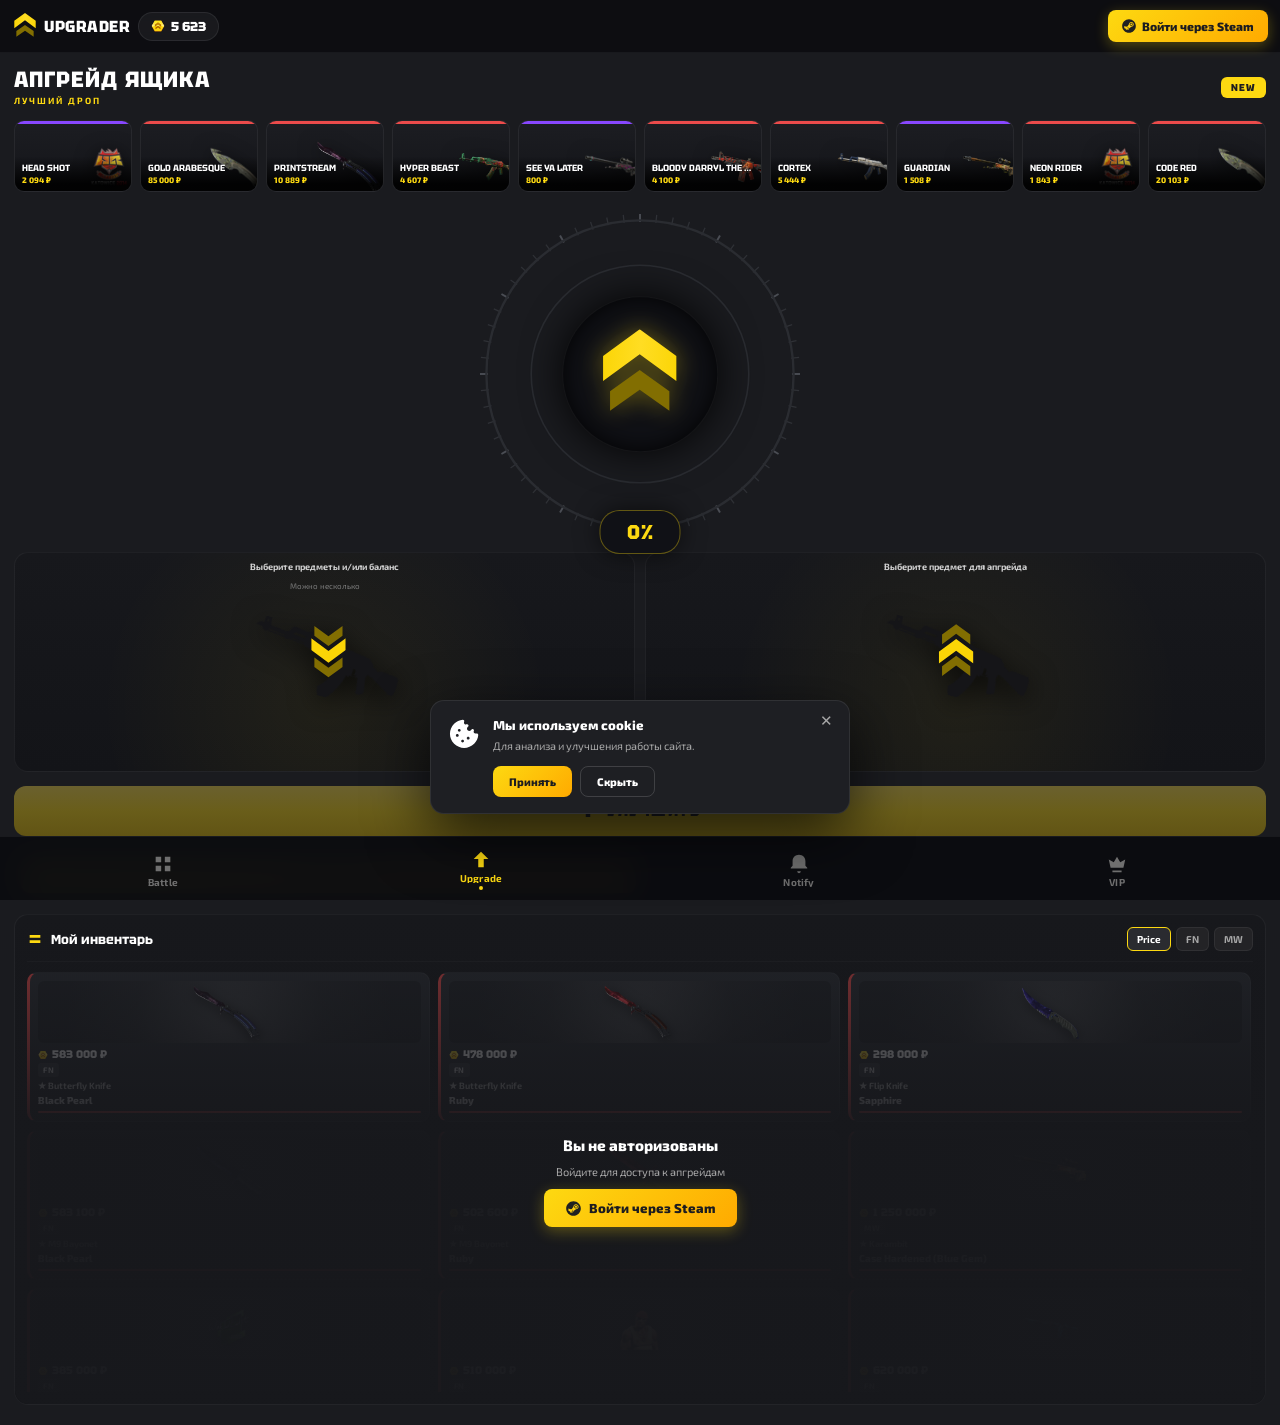
==== commit cdc750b8: "Update mobile.html" ====
--- a/mobile.html
+++ b/mobile.html
@@ -779,7 +779,7 @@
   ['Negev','Mjolnir',120000,'FN','#EB4B4B'],
   ['M249','Aztec',25000,'MW','#EB4B4B'],
   ['SSG 08','Dragonfire',35000,'FN','#EB4B4B'],
-  ['SSG 08','Death's Head',8000,'MW','#EB4B4B'],
+  ["SSG 08","Death's Head",8000,'MW','#EB4B4B'],
   ['SCAR-20','Emerald',45000,'FN','#EB4B4B'],
   ['G3SG1','The Executioner',3500,'MW','#8847FF'],
   ['Nova','Hyper Beast',4500,'MW','#EB4B4B'],
@@ -844,14 +844,14 @@
   ['Agent | CT','Michael Syfers | FBI Sniper',1200,'-','#8847FF'],
   ['Agent | CT','Operator | FBI SWAT',1100,'-','#8847FF'],
   ['Agent | CT','Chem-Haz Capitaine',2400,'-','#EB4B4B'],
-  ['Agent | CT','Chef d'Escadron Rouchard',2600,'-','#EB4B4B'],
+  ["Agent | CT","Chef d'Escadron Rouchard",2600,'-','#EB4B4B'],
   ['Agent | CT','1st Lieutenant Farlow',1050,'-','#8847FF'],
   ['Agent | CT','Lieutenant Rex Krikey',2900,'-','#EB4B4B'],
   ['Agent | CT','B Squadron Officer | SAS',1200,'-','#8847FF'],
   ['Agent | CT','Seal Team 6 Soldier',1050,'-','#8847FF'],
   ['Agent | CT','3rd Commando Company | KSK',1100,'-','#8847FF'],
   ['Agent | CT','Markus Delrow | FBI HRT',900,'-','#8847FF'],
-  ['Agent | CT',''Two Times' McCoy | USAF TACP',850,'-','#8847FF'],
+  ["Agent | CT","'Two Times' McCoy | USAF TACP",850,'-','#8847FF'],
   ['Agent | CT','Sous-Lieutenant Medic',950,'-','#8847FF'],
   ['Agent | T','Number K | The Professionals',5800,'-','#EB4B4B'],
   ['Agent | T','Sir Bloody Darryl Royale',5000,'-','#EB4B4B'],
@@ -865,7 +865,7 @@
   ['Agent | T','The Elite Mr. Muhlik',1350,'-','#8847FF'],
   ['Agent | T','Osiris | Elite Crew',1000,'-','#8847FF'],
   ['Agent | T','Rezan The Ready | Sabre',1100,'-','#8847FF'],
-  ['Agent | T',''The Doctor' Romanov',1400,'-','#8847FF'],
+  ["Agent | T","'The Doctor' Romanov",1400,'-','#8847FF'],
   ['Agent | T','Blackwolf | Sabre',1050,'-','#8847FF'],
   ['Agent | T','Prof. Shahmat | Elite Crew',850,'-','#8847FF'],
   ['Agent | T','Jungle Rebel | Elite Crew',3100,'-','#EB4B4B'],
@@ -879,7 +879,7 @@
   ['Agent | T','Chem-Haz Specialist | SWAT',1250,'-','#8847FF'],
   ['Agent | T','Arno The Overgrown',2200,'-','#EB4B4B'],
   ['Agent | T','Little Kev | The Professionals',3900,'-','#EB4B4B'],
-  ['Agent | T',''Medium Rare' Crasswater',3400,'-','#EB4B4B'],
+  ["Agent | T","'Medium Rare' Crasswater",3400,'-','#EB4B4B'],
   ['Agent | T','Trapper | Guerrilla Warfare',3200,'-','#EB4B4B'],
   ['Agent | T','Primeiro Tenente',4900,'-','#EB4B4B'],
   ['Agent | T','Trapper Aggressor',2900,'-','#EB4B4B'],
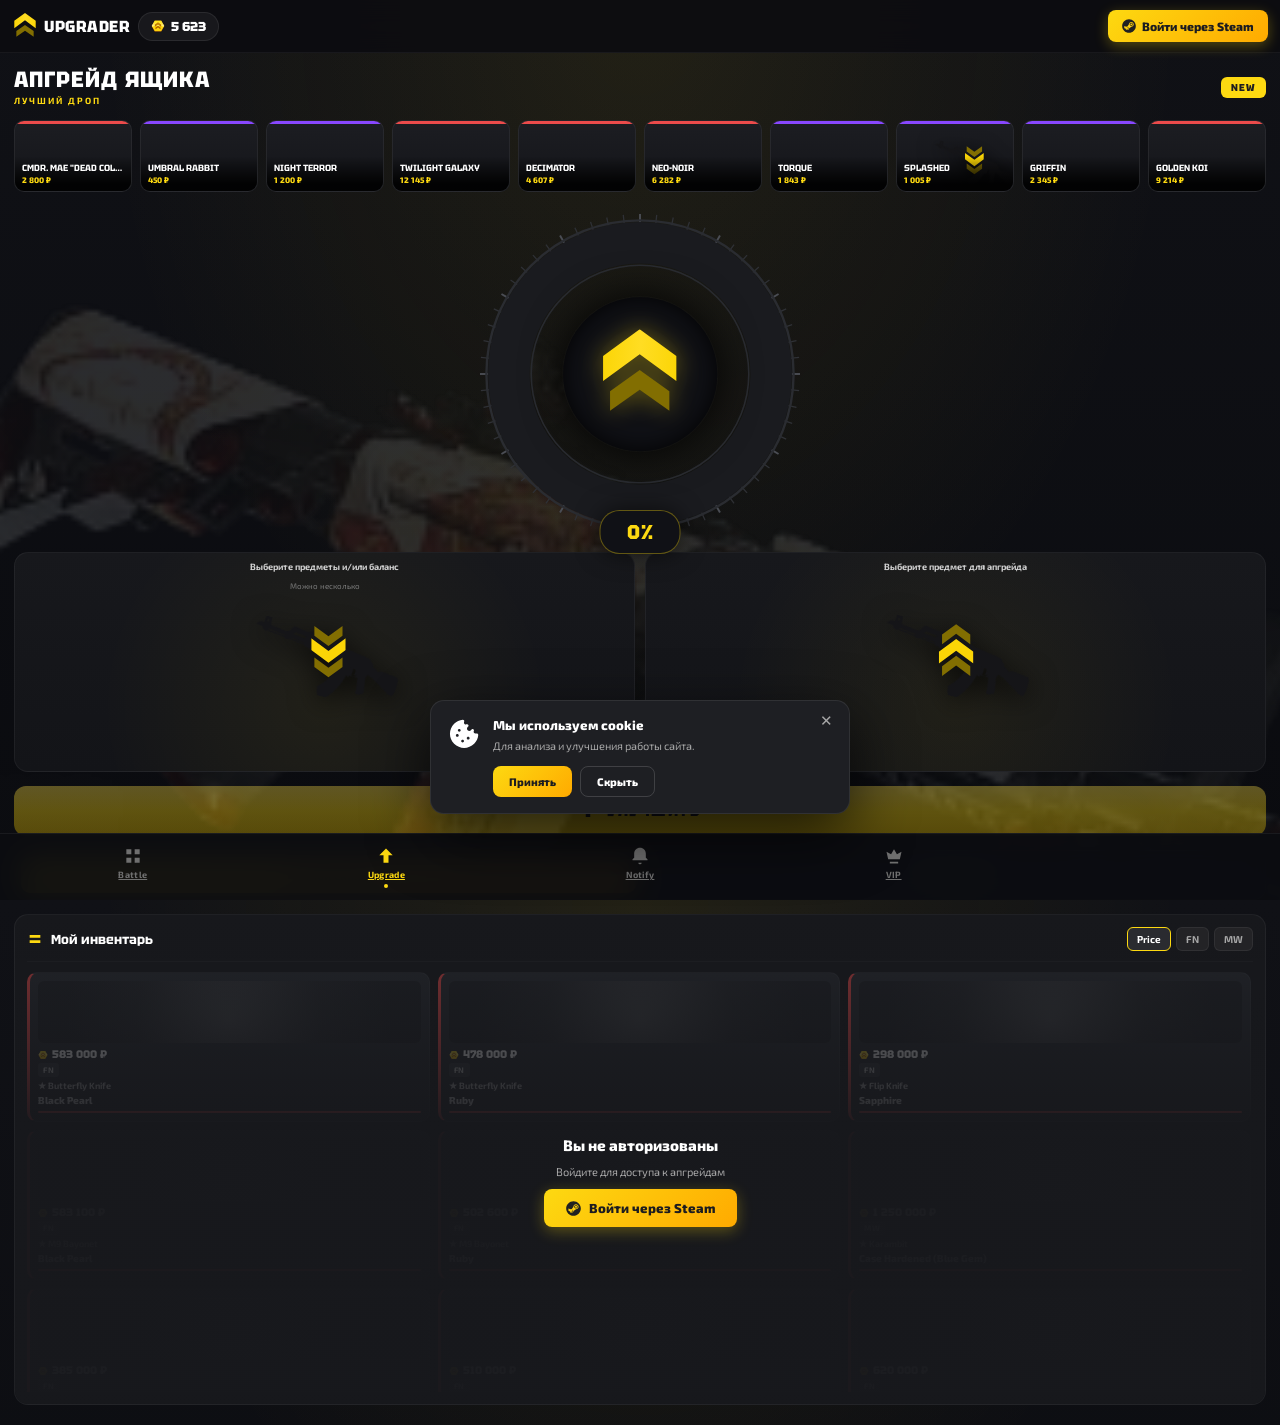
==== commit eeea6301: "Update mobile.html" ====
--- a/mobile.html
+++ b/mobile.html
@@ -9,14 +9,17 @@
 *{margin:0;padding:0;box-sizing:border-box;-webkit-tap-highlight-color:transparent}
 html,body{height:100%}
 body{
-  font-family:'Exo 2',sans-serif;
-  background:#1a1b1f;
-  color:#fff;
-  min-height:100vh;
-  overflow-x:hidden;
-  padding-bottom:70px;
-}
-body::before{display:none}
+  font-family:'Exo 2',sans-serif;background:#0b0c10;color:#fff;
+  min-height:100vh;overflow-x:hidden;
+  background-image:radial-gradient(ellipse at 50% 0%, rgba(253,217,17,.08), transparent 60%),
+                   linear-gradient(180deg,#101116 0%,#0b0c10 100%);
+  padding-bottom:78px;
+}
+body::before{
+  content:'';position:fixed;inset:0;
+  background:url('bottom-gun.webp') center top/cover no-repeat;
+  opacity:.12;z-index:0;pointer-events:none;
+}
 img,svg,span{pointer-events:none;user-select:none}
 button,a{cursor:pointer;outline:none;border:none;background:none;font-family:inherit;color:inherit}
 input{font-family:inherit}
@@ -25,7 +28,6 @@
 .header{
   position:sticky;top:0;z-index:50;
   background:rgba(12,13,17,.92);backdrop-filter:blur(14px);
-  -webkit-backdrop-filter:blur(14px);
   border-bottom:1px solid rgba(255,255,255,.05);
   padding:10px 12px;display:flex;align-items:center;justify-content:space-between;gap:8px;
   padding-top:calc(10px + env(safe-area-inset-top));
@@ -292,61 +294,23 @@
 }
 .btn-steam-big img{width:15px;height:15px;object-fit:contain}
 
-/* ===== BOTTOM NAV (FIXED) ===== */
+/* ===== BOTTOM NAV ===== */
 .bottom-nav{
-  position:fixed;
-  bottom:0;left:0;right:0;z-index:100;
-  background:rgba(12,13,17,.98);
-  backdrop-filter:blur(14px);
-  -webkit-backdrop-filter:blur(14px);
+  position:fixed;bottom:0;left:0;right:0;z-index:100;
+  background:rgba(12,13,17,.96);backdrop-filter:blur(14px);
   border-top:1px solid rgba(255,255,255,.06);
-  display:flex;
-  justify-content:space-around;
-  align-items:stretch;
-  padding:6px 4px calc(6px + env(safe-area-inset-bottom));
-  min-height:62px;
-  box-sizing:border-box;
+  display:grid;grid-template-columns:repeat(5,1fr);
+  padding:8px 6px calc(8px + env(safe-area-inset-bottom));
 }
 .nav-item{
-  flex:1 1 0;
-  min-width:0;
-  display:flex;
-  flex-direction:column;
-  align-items:center;
-  justify-content:center;
-  gap:2px;
-  padding:6px 2px 4px;
-  font-size:10px;
-  font-weight:700;
-  line-height:1;
-  letter-spacing:.2px;
-  color:#6f6f6f;
-  text-decoration:none;
-  transition:color .2s;
-  position:relative;
-  white-space:nowrap;
+  display:flex;flex-direction:column;align-items:center;gap:3px;
+  font-size:9px;font-weight:700;color:#6f6f6f;letter-spacing:.3px;
+  transition:.2s;padding:4px 0;
 }
 .nav-item.active{color:#FDD911}
-.nav-item svg{
-  width:22px;
-  height:22px;
-  fill:currentColor;
-  flex-shrink:0;
-  display:block;
-}
-.nav-item span{
-  display:block;
-  font-size:10px;
-  line-height:1;
-  overflow:hidden;
-  text-overflow:ellipsis;
-  max-width:100%;
-}
+.nav-item svg{width:20px;height:20px;fill:currentColor}
 .nav-item .dot{
-  width:4px;height:4px;border-radius:50%;
-  background:#FDD911;
-  margin-top:1px;
-  flex-shrink:0;
+  width:4px;height:4px;border-radius:50%;background:#FDD911;margin-top:1px;
 }
 
 /* ===== COOKIE ===== */
@@ -481,7 +445,6 @@
 <!-- ===== MAIN ===== -->
 <main class="main">
 
-  <!-- WHEEL -->
   <section class="wheel-block">
     <div class="wheel">
       <svg viewBox="0 0 200 200">
@@ -507,7 +470,6 @@
     </div>
   </section>
 
-  <!-- SLOTS -->
   <section class="slots">
     <div class="slot">
       <div class="slot-title">Выберите предметы и/или баланс</div>
@@ -522,13 +484,11 @@
     </div>
   </section>
 
-  <!-- UPGRADE BUTTON -->
   <button class="btn-upgrade" id="upgradeBtn" disabled>
     <svg viewBox="0 0 24 24" fill="currentColor"><path d="M12 3l8 8h-5v9h-6v-9H4z"/></svg>
     Улучшить
   </button>
 
-  <!-- TABS -->
   <div class="tabs">
     <button class="tab active" data-tab="inv">
       <svg viewBox="0 0 24 24"><path d="M4 6h16v4H4zm0 8h16v4H4z"/></svg>Мои скины
@@ -538,7 +498,6 @@
     </button>
   </div>
 
-  <!-- INVENTORY PANEL -->
   <section class="panel" id="invPanel" style="position:relative">
     <div class="panel-head">
       <div class="t"><svg viewBox="0 0 24 24"><path d="M4 6h16v4H4zm0 8h16v4H4z"/></svg>Мой инвентарь</div>
@@ -556,7 +515,6 @@
     </div>
   </section>
 
-  <!-- SHOP PANEL -->
   <section class="panel" id="shopPanel" style="display:none">
     <div class="panel-head">
       <div class="t"><svg viewBox="0 0 24 24"><path d="M12 2l3 7h7l-5.5 4.5L18 21l-6-4-6 4 1.5-7.5L2 9h7z"/></svg>Прокачать до</div>
@@ -575,20 +533,20 @@
 <nav class="bottom-nav">
   <a href="#" class="nav-item">
     <svg viewBox="0 0 24 24"><path d="M4 4h6v6H4zm10 0h6v6h-6zM4 14h6v6H4zm10 0h6v6h-6z"/></svg>
-    <span>Battle</span>
+    Battle
   </a>
   <a href="#" class="nav-item active">
     <svg viewBox="0 0 24 24"><path d="M12 3l8 8h-5v9h-6v-9H4z"/></svg>
-    <span>Upgrade</span>
+    Upgrade
     <span class="dot"></span>
   </a>
   <a href="#" class="nav-item">
     <svg viewBox="0 0 24 24"><path d="M12 2C8 2 5 5 5 9v5l-2 2v1h18v-1l-2-2V9c0-4-3-7-7-7zm0 20a2 2 0 002-2h-4a2 2 0 002 2z"/></svg>
-    <span>Notify</span>
+    Notify
   </a>
   <a href="#" class="nav-item">
     <svg viewBox="0 0 24 24"><path d="M5 16L3 7l5.5 3L12 4l3.5 6L21 7l-2 9H5zm2 3h10v2H7z"/></svg>
-    <span>VIP</span>
+    VIP
   </a>
 </nav>
 
@@ -630,27 +588,12 @@
 window.onerror=function(m,u,l){console.error('JS ERROR:',m,l)};
 
 try{
-/* ===== ИЗОБРАЖЕНИЯ ===== */
-const IMGS=[
-  'weapon_knife_butterfly_am_blackpearl_marbleized_b_light_png.avif',
-  'weapon_knife_butterfly_am_ruby_marbleized_light_png.avif',
-  'weapon_knife_flip_am_sapphire_marbleized_light_png.avif',
-  'weapon_knife_m9_bayonet_am_blackpearl_marbleized_light_png.avif',
-  'weapon_knife_m9_bayonet_am_ruby_marbleized_light_png.avif',
-  'weapon_awp_cu_medieval_dragon_awp_light_png.avif',
-  '128fx128f','128fx128f(1)','128fx128f(2)','128fx128f(3)','128fx128f(4)','128fx128f(5)',
-  '128fx128f(6)','128fx128f(7)','128fx128f(8)','128fx128f(9)','128fx128f(10)',
-  '128fx128f(11)','128fx128f(12)','128fx128f(13)','128fx128f(14)',
-  '360fx360f','360fx360f(1)','360fx360f(2)','360fx360f(3)','360fx360f(4)',
-  '360fx360f(5)','360fx360f(6)','360fx360f(7)','360fx360f(8)','360fx360f(9)',
-  '64fx64f','64fx64f(1)','64fx64f(2)','64fx64f(3)','64fx64f(4)'
-];
-let imgIdx=0;
-function nextImg(){const im=IMGS[imgIdx%IMGS.length];imgIdx++;return im}
-
+/* ===== ВАЛЮТА ===== */
 function fmt(v){return Number(v).toLocaleString('ru-RU',{minimumFractionDigits:0,maximumFractionDigits:0})+' ₽'}
 
-const RAW = [
+/* ===== БАЗА ПРЕДМЕТОВ (200 шт) ===== */
+const RAW=[
+  // --- НОЖИ ---
   ['★ Butterfly Knife','Black Pearl',583000,'FN','#EB4B4B'],
   ['★ Butterfly Knife','Ruby',478000,'FN','#EB4B4B'],
   ['★ Flip Knife','Sapphire',298000,'FN','#EB4B4B'],
@@ -661,57 +604,37 @@
   ['★ Butterfly Knife','Fade',510000,'FN','#EB4B4B'],
   ['★ Karambit','Gamma Doppler (Emerald)',620000,'FN','#EB4B4B'],
   ['★ Talon Knife','Doppler (Ruby)',498000,'FN','#EB4B4B'],
+  // --- AWP ---
   ['AWP','Dragon Lore',871549,'WW','#EB4B4B'],
   ['AWP','Gungnir',435552,'FN','#EB4B4B'],
   ['AWP','Medusa',318288,'FN','#EB4B4B'],
   ['AWP','The Prince',50256,'MW','#EB4B4B'],
-  ['M4A4','Howl',293000,'FN','#EB4B4B'],
+  ['AWP','Asiimov',8865,'FT','#EB4B4B'],
+  ['AWP','Neo-Noir',17590,'FN','#EB4B4B'],
+  ['AWP','Wildfire',23453,'FT','#EB4B4B'],
+  ['AWP','Hyper Beast',11727,'MW','#EB4B4B'],
+  ['AWP','Fever Dream',5863,'MW','#EB4B4B'],
+  ['AWP','Containment Breach',8209,'MW','#EB4B4B'],
+  ['AWP','Chromatic Aberration',13402,'FN','#EB4B4B'],
+  ['AWP','The Empress',15077,'FT','#EB4B4B'],
+  ['AWP','Corticera',7120,'MW','#8847FF'],
+  ['AWP','Electric Hive',5863,'FN','#EB4B4B'],
+  ['AWP','Redline',3769,'FT','#8847FF'],
+  ['AWP','Mortis',2931,'FN','#8847FF'],
+  ['AWP','Capillary',1675,'MW','#8847FF'],
+  ['AWP','Atheris',1256,'FN','#8847FF'],
+  ['AWP','POP AWP',800,'MW','#8847FF'],
+  // --- AK-47 ---
   ['AK-47','Wild Lotus',312000,'FN','#EB4B4B'],
   ['AK-47','Gold Arabesque',85000,'FN','#EB4B4B'],
   ['AK-47','Fire Serpent',234528,'MW','#EB4B4B'],
-  ['M4A1-S','Fade',12000,'FN','#EB4B4B'],
   ['AK-47','Redline',2242,'FT','#8847FF'],
-  ['AWP','Asiimov',8865,'FT','#EB4B4B'],
-  ['USP-S','Kill Confirmed',7120,'MW','#EB4B4B'],
-  ['Glock-18','Water Elemental',1047,'FN','#8847FF'],
-  ['Karambit','Doppler',71000,'FN','#EB4B4B'],
-  ['Desert Eagle','Blaze',7957,'FN','#8847FF'],
-  ['M4A1-S','Hyper Beast',4607,'MW','#EB4B4B'],
-  ['SSG 08','Blood in the Water',6282,'MW','#EB4B4B'],
-  ['P250','See Ya Later',670,'MW','#8847FF'],
-  ['FAMAS','Roll Cage',1508,'MW','#8847FF'],
-  ['SG 553','Integrale',2094,'MW','#8847FF'],
-  ['Galil AR','Chatterbox',5444,'FT','#EB4B4B'],
-  ['MAC-10','Neon Rider',1843,'FN','#EB4B4B'],
-  ['M4A1-S','Printstream',28478,'FN','#EB4B4B'],
-  ['AWP','Neo-Noir',17590,'FN','#EB4B4B'],
   ['AK-47','Neon Rider',15077,'FN','#EB4B4B'],
-  ['Desert Eagle','Printstream',12564,'FN','#EB4B4B'],
-  ['USP-S','Printstream',10889,'FN','#EB4B4B'],
   ['AK-47','Bloodsport',16752,'FN','#EB4B4B'],
   ['AK-47','Asiimov',7371,'FT','#EB4B4B'],
   ['AK-47','Vulcan',51931,'MW','#EB4B4B'],
   ['AK-47','The Empress',14239,'FN','#EB4B4B'],
   ['AK-47','Nightwish',7957,'FN','#EB4B4B'],
-  ['M4A4','The Emperor',18427,'FN','#EB4B4B'],
-  ['M4A4','Neo-Noir',9214,'FN','#EB4B4B'],
-  ['M4A4','Desolate Space',5026,'MW','#EB4B4B'],
-  ['M4A1-S','Golden Coil',11308,'FN','#EB4B4B'],
-  ['M4A1-S','Player Two',15914,'FN','#EB4B4B'],
-  ['AWP','Wildfire',23453,'FT','#EB4B4B'],
-  ['AWP','Hyper Beast',11727,'MW','#EB4B4B'],
-  ['AWP','Fever Dream',5863,'MW','#EB4B4B'],
-  ['AWP','Containment Breach',8209,'MW','#EB4B4B'],
-  ['AWP','Chromatic Aberration',13402,'FN','#EB4B4B'],
-  ['Desert Eagle','Code Red',20103,'FN','#EB4B4B'],
-  ['Desert Eagle','Mecha Industries',4607,'MW','#EB4B4B'],
-  ['Desert Eagle','Ocean Drive',15077,'FN','#EB4B4B'],
-  ['USP-S','Neo-Noir',6282,'FN','#EB4B4B'],
-  ['USP-S','Cortex',5444,'FN','#EB4B4B'],
-  ['Glock-18','Fade',26803,'FN','#EB4B4B'],
-  ['Glock-18','Twilight Galaxy',12145,'FN','#EB4B4B'],
-  ['P250','Asiimov',2931,'MW','#EB4B4B'],
-  ['Five-SeveN','Hyper Beast',3518,'FN','#EB4B4B'],
   ['AK-47','Case Hardened',25128,'MW','#EB4B4B'],
   ['AK-47','Jaguar',5444,'MW','#EB4B4B'],
   ['AK-47','Point Disarray',5026,'FN','#EB4B4B'],
@@ -722,6 +645,13 @@
   ['AK-47','Elite Build',1005,'MW','#8847FF'],
   ['AK-47','Slate',670,'FT','#8847FF'],
   ['AK-47','Phantom Disruptor',1843,'FN','#8847FF'],
+  ['AK-47','Ice Coaled',1800,'FT','#8847FF'],
+  ['AK-47','Safety Net',450,'FT','#8847FF'],
+  // --- M4 ---
+  ['M4A4','Howl',293000,'FN','#EB4B4B'],
+  ['M4A4','The Emperor',18427,'FN','#EB4B4B'],
+  ['M4A4','Neo-Noir',9214,'FN','#EB4B4B'],
+  ['M4A4','Desolate Space',5026,'MW','#EB4B4B'],
   ['M4A4','Daybreak',6701,'MW','#EB4B4B'],
   ['M4A4','Royal Paladin',5444,'FN','#EB4B4B'],
   ['M4A4','Bullet Rain',4607,'FT','#EB4B4B'],
@@ -730,78 +660,94 @@
   ['M4A4','Evil Daimyo',2513,'MW','#8847FF'],
   ['M4A4','Dragon King',6282,'FN','#EB4B4B'],
   ['M4A4','Temukau',8540,'FN','#EB4B4B'],
+  ['M4A4','Poly Mag',300,'FT','#8847FF'],
+  ['M4A1-S','Fade',12000,'FN','#EB4B4B'],
+  ['M4A1-S','Printstream',28478,'FN','#EB4B4B'],
+  ['M4A1-S','Golden Coil',11308,'FN','#EB4B4B'],
+  ['M4A1-S','Player Two',15914,'FN','#EB4B4B'],
+  ['M4A1-S','Hyper Beast',4607,'MW','#EB4B4B'],
   ['M4A1-S','Cyrex',3350,'MW','#8847FF'],
   ['M4A1-S','Guardian',2513,'FN','#8847FF'],
   ['M4A1-S','Mecha Industries',6282,'FN','#EB4B4B'],
   ['M4A1-S','Decimator',4607,'MW','#EB4B4B'],
   ['M4A1-S','Chantico Fire',7539,'FT','#EB4B4B'],
   ['M4A1-S','Blue Phosphor',3769,'FN','#8847FF'],
-  ['AWP','The Empress',15077,'FT','#EB4B4B'],
-  ['AWP','Corticera',7120,'MW','#8847FF'],
-  ['AWP','Electric Hive',5863,'FN','#EB4B4B'],
-  ['AWP','Redline',3769,'FT','#8847FF'],
-  ['AWP','Mortis',2931,'FN','#8847FF'],
-  ['AWP','Capillary',1675,'MW','#8847FF'],
-  ['AWP','Atheris',1256,'FN','#8847FF'],
-  ['Glock-18','Weasel',3769,'FN','#EB4B4B'],
-  ['Glock-18','Grinder',1256,'MW','#8847FF'],
-  ['Glock-18','Moonrise',2094,'FN','#8847FF'],
+  ['M4A1-S','Night Terror',1200,'MW','#8847FF'],
+  // --- ПИСТОЛЕТЫ ---
+  ['USP-S','Kill Confirmed',7120,'MW','#EB4B4B'],
+  ['USP-S','Printstream',10889,'FN','#EB4B4B'],
+  ['USP-S','Neo-Noir',6282,'FN','#EB4B4B'],
+  ['USP-S','Cortex',5444,'FN','#EB4B4B'],
   ['USP-S','Orion',7957,'FN','#EB4B4B'],
   ['USP-S','Caiman',2931,'MW','#EB4B4B'],
   ['USP-S','Blueprint',2345,'MW','#8847FF'],
   ['USP-S','Torque',1843,'MW','#8847FF'],
   ['USP-S','Guardian',1508,'FT','#8847FF'],
+  ['USP-S','Ticket to Hell',950,'FT','#8847FF'],
+  ['Glock-18','Water Elemental',1047,'FN','#8847FF'],
+  ['Glock-18','Fade',26803,'FN','#EB4B4B'],
+  ['Glock-18','Twilight Galaxy',12145,'FN','#EB4B4B'],
+  ['Glock-18','Weasel',3769,'FN','#EB4B4B'],
+  ['Glock-18','Grinder',1256,'MW','#8847FF'],
+  ['Glock-18','Moonrise',2094,'FN','#8847FF'],
+  ['Glock-18','Umbral Rabbit',450,'MW','#8847FF'],
+  ['Desert Eagle','Blaze',7957,'FN','#8847FF'],
+  ['Desert Eagle','Printstream',12564,'FN','#EB4B4B'],
+  ['Desert Eagle','Code Red',20103,'FN','#EB4B4B'],
+  ['Desert Eagle','Mecha Industries',4607,'MW','#EB4B4B'],
+  ['Desert Eagle','Ocean Drive',15077,'FN','#EB4B4B'],
   ['Desert Eagle','Golden Koi',9214,'FN','#EB4B4B'],
   ['Desert Eagle','Hypnotic',7957,'FN','#EB4B4B'],
   ['Desert Eagle','Kumicho Dragon',5444,'MW','#EB4B4B'],
   ['Desert Eagle','Conspiracy',3769,'FN','#8847FF'],
   ['Desert Eagle','Cobalt Disruption',4607,'FN','#8847FF'],
+  ['Desert Eagle','Light Rail',600,'MW','#8847FF'],
   ['P250','Nuclear Threat',150768,'FT','#EB4B4B'],
+  ['P250','See Ya Later',670,'MW','#8847FF'],
+  ['P250','Asiimov',2931,'MW','#EB4B4B'],
   ['P250','Muertos',2094,'FN','#8847FF'],
   ['P250','Splashed',1005,'MW','#8847FF'],
+  ['Five-SeveN','Hyper Beast',3518,'FN','#EB4B4B'],
   ['Five-SeveN','Monkey Business',5444,'FN','#EB4B4B'],
   ['Five-SeveN','Case Hardened',2931,'MW','#8847FF'],
-  // --- ДОБАВЛЕННЫЕ СКИНЫ (Weapons) ---
+  ['Tec-9','Nuclear Threat',95000,'FT','#EB4B4B'],
+  ['CZ75-Auto','Victoria',25000,'MW','#EB4B4B'],
+  ['Dual Berettas','Melondrama',800,'FN','#8847FF'],
+  ['R8 Revolver','Fade',15000,'FN','#EB4B4B'],
+  // --- ПП / SMG ---
+  ['MAC-10','Neon Rider',1843,'FN','#EB4B4B'],
+  ['MAC-10','Curse',4500,'FT','#8847FF'],
+  ['MAC-10','Disco Tech',8000,'FN','#EB4B4B'],
   ['MP9','Starlight Protector',12000,'MW','#EB4B4B'],
   ['MP9','Bulldozer',45000,'FT','#EB4B4B'],
   ['UMP-45','Primal Saber',3500,'MW','#8847FF'],
   ['P90','Asiimov',6500,'FT','#EB4B4B'],
   ['P90','Emerald Dragon',850000,'FN','#EB4B4B'],
-  ['SG 553','Bulldozer',25000,'MW','#EB4B4B'],
-  ['AUG','Akihabara Accept',95000,'MW','#EB4B4B'],
-  ['FAMAS','Commemoration',18000,'FN','#EB4B4B'],
-  ['Galil AR','Sugar Rush',2500,'FN','#8847FF'],
-  ['Galil AR','Cerberus',6500,'MW','#EB4B4B'],
-  ['MAC-10','Curse',4500,'FT','#8847FF'],
-  ['MAC-10','Disco Tech',8000,'FN','#EB4B4B'],
+  ['PP-Bizon','Judgement of Anubis',6000,'FN','#EB4B4B'],
+  ['MP7','Bloodsport',2500,'FN','#8847FF'],
+  ['MP5-SD','Phosphor',1500,'FN','#8847FF'],
+  // --- ДРОБОВИКИ / ПУЛЕМЁТЫ ---
   ['XM1014','Tranquility',1200,'FN','#8847FF'],
   ['MAG-7','Justice',3000,'MW','#8847FF'],
   ['Negev','Mjolnir',120000,'FN','#EB4B4B'],
   ['M249','Aztec',25000,'MW','#EB4B4B'],
+  ['Nova','Hyper Beast',4500,'MW','#EB4B4B'],
+  ['Sawed-Off','The Kraken',3500,'MW','#8847FF'],
+  // --- ОСТАЛЬНОЕ ---
+  ['FAMAS','Roll Cage',1508,'MW','#8847FF'],
+  ['FAMAS','Commemoration',18000,'FN','#EB4B4B'],
+  ['SG 553','Integrale',2094,'MW','#8847FF'],
+  ['SG 553','Bulldozer',25000,'MW','#EB4B4B'],
+  ['Galil AR','Chatterbox',5444,'FT','#EB4B4B'],
+  ['Galil AR','Sugar Rush',2500,'FN','#8847FF'],
+  ['Galil AR','Cerberus',6500,'MW','#EB4B4B'],
+  ['AUG','Akihabara Accept',95000,'MW','#EB4B4B'],
+  ['SSG 08','Blood in the Water',6282,'MW','#EB4B4B'],
   ['SSG 08','Dragonfire',35000,'FN','#EB4B4B'],
   ["SSG 08","Death's Head",8000,'MW','#EB4B4B'],
   ['SCAR-20','Emerald',45000,'FN','#EB4B4B'],
   ['G3SG1','The Executioner',3500,'MW','#8847FF'],
-  ['Nova','Hyper Beast',4500,'MW','#EB4B4B'],
-  ['Sawed-Off','The Kraken',3500,'MW','#8847FF'],
-  ['PP-Bizon','Judgement of Anubis',6000,'FN','#EB4B4B'],
-  ['MP7','Bloodsport',2500,'FN','#8847FF'],
-  ['MP5-SD','Phosphor',1500,'FN','#8847FF'],
-  ['Tec-9','Nuclear Threat',95000,'FT','#EB4B4B'],
-  ['CZ75-Auto','Victoria',25000,'MW','#EB4B4B'],
-  ['Dual Berettas','Melondrama',800,'FN','#8847FF'],
-  ['R8 Revolver','Fade',15000,'FN','#EB4B4B'],
-  // --- ДОБАВЛЕННЫЕ СКИНЫ (низкий тир / попса) ---
-  ['AK-47','Ice Coaled',1800,'FT','#8847FF'],
-  ['AK-47','Safety Net',450,'FT','#8847FF'],
-  ['M4A1-S','Night Terror',1200,'MW','#8847FF'],
-  ['M4A4','Poly Mag',300,'FT','#8847FF'],
-  ['AWP','Atheris',450,'FT','#8847FF'],
-  ['AWP','POP AWP',800,'MW','#8847FF'],
-  ['Desert Eagle','Light Rail',600,'MW','#8847FF'],
-  ['USP-S','Ticket to Hell',950,'FT','#8847FF'],
-  ['Glock-18','Umbral Rabbit',450,'MW','#8847FF'],
-  // --- НАКЛЕЙКИ (Stickers) ---
+  // --- НАКЛЕЙКИ ---
   ['Sticker','Titan (Holo) | Katowice 2014',12500000,'-','#EB4B4B'],
   ['Sticker','iBUYPOWER (Holo) | Katowice 2014',6800000,'-','#EB4B4B'],
   ['Sticker','Reason Gaming (Holo) | Katowice 2014',11800000,'-','#EB4B4B'],
@@ -832,7 +778,7 @@
   ['Sticker','Headshot Guarantee',1500,'-','#8847FF'],
   ['Sticker','See Ya Later',800,'-','#8847FF'],
   ['Sticker','Piggles',300,'-','#8847FF'],
-  // --- ОПЕРАТИВНИКИ / АГЕНТЫ (Agents) ---
+  // --- АГЕНТЫ ---
   ['Agent | CT','Sir Bloody Loudmouth Darryl',6500,'-','#EB4B4B'],
   ['Agent | CT','Sir Bloody Miami Darryl',8200,'-','#EB4B4B'],
   ['Agent | CT','Cmdr. Mae "Dead Cold" Jamison',2800,'-','#EB4B4B'],
@@ -886,9 +832,25 @@
   ['Agent | T','Darryl | The Professionals (Red Shirt)',2500,'-','#EB4B4B']
 ];
 
+/* ===== ИКОНКИ STEAM CDN ===== */
+const CDN='https://raw.githubusercontent.com/ByMykel/counter-strike-image-tracker/main/static/panorama/images';
+function iconFor(wep,skin){
+  if(wep.includes('★'))return CDN+'/econ/default_generated/weapon_knife_default_light_png.png';
+  if(wep==='AWP')return CDN+'/econ/default_generated/weapon_awp_default_light_png.png';
+  if(wep==='AK-47')return CDN+'/econ/default_generated/weapon_ak47_default_light_png.png';
+  if(wep==='M4A4')return CDN+'/econ/default_generated/weapon_m4a1_default_light_png.png';
+  if(wep==='M4A1-S')return CDN+'/econ/default_generated/weapon_m4a1_silencer_default_light_png.png';
+  if(wep==='USP-S')return CDN+'/econ/default_generated/weapon_usp_silencer_default_light_png.png';
+  if(wep==='Glock-18')return CDN+'/econ/default_generated/weapon_glock_default_light_png.png';
+  if(wep==='Desert Eagle')return CDN+'/econ/default_generated/weapon_deagle_default_light_png.png';
+  if(wep==='Sticker')return CDN+'/econ/stickers/cologne2014/titan_holo.png';
+  if(wep.includes('Agent'))return CDN+'/econ/characters/customplayer_tm_professional_varf5_png.png';
+  return 'unknown-item.svg';
+}
+
 const DB=RAW.map((r,i)=>({
   id:i+1,wep:r[0],skin:r[1],name:r[0]+' | '+r[1],
-  price:r[2],wear:r[3],color:r[4],img:nextImg()
+  price:r[2],wear:r[3],color:r[4],img:iconFor(r[0],r[1])
 }));
 
 const state={
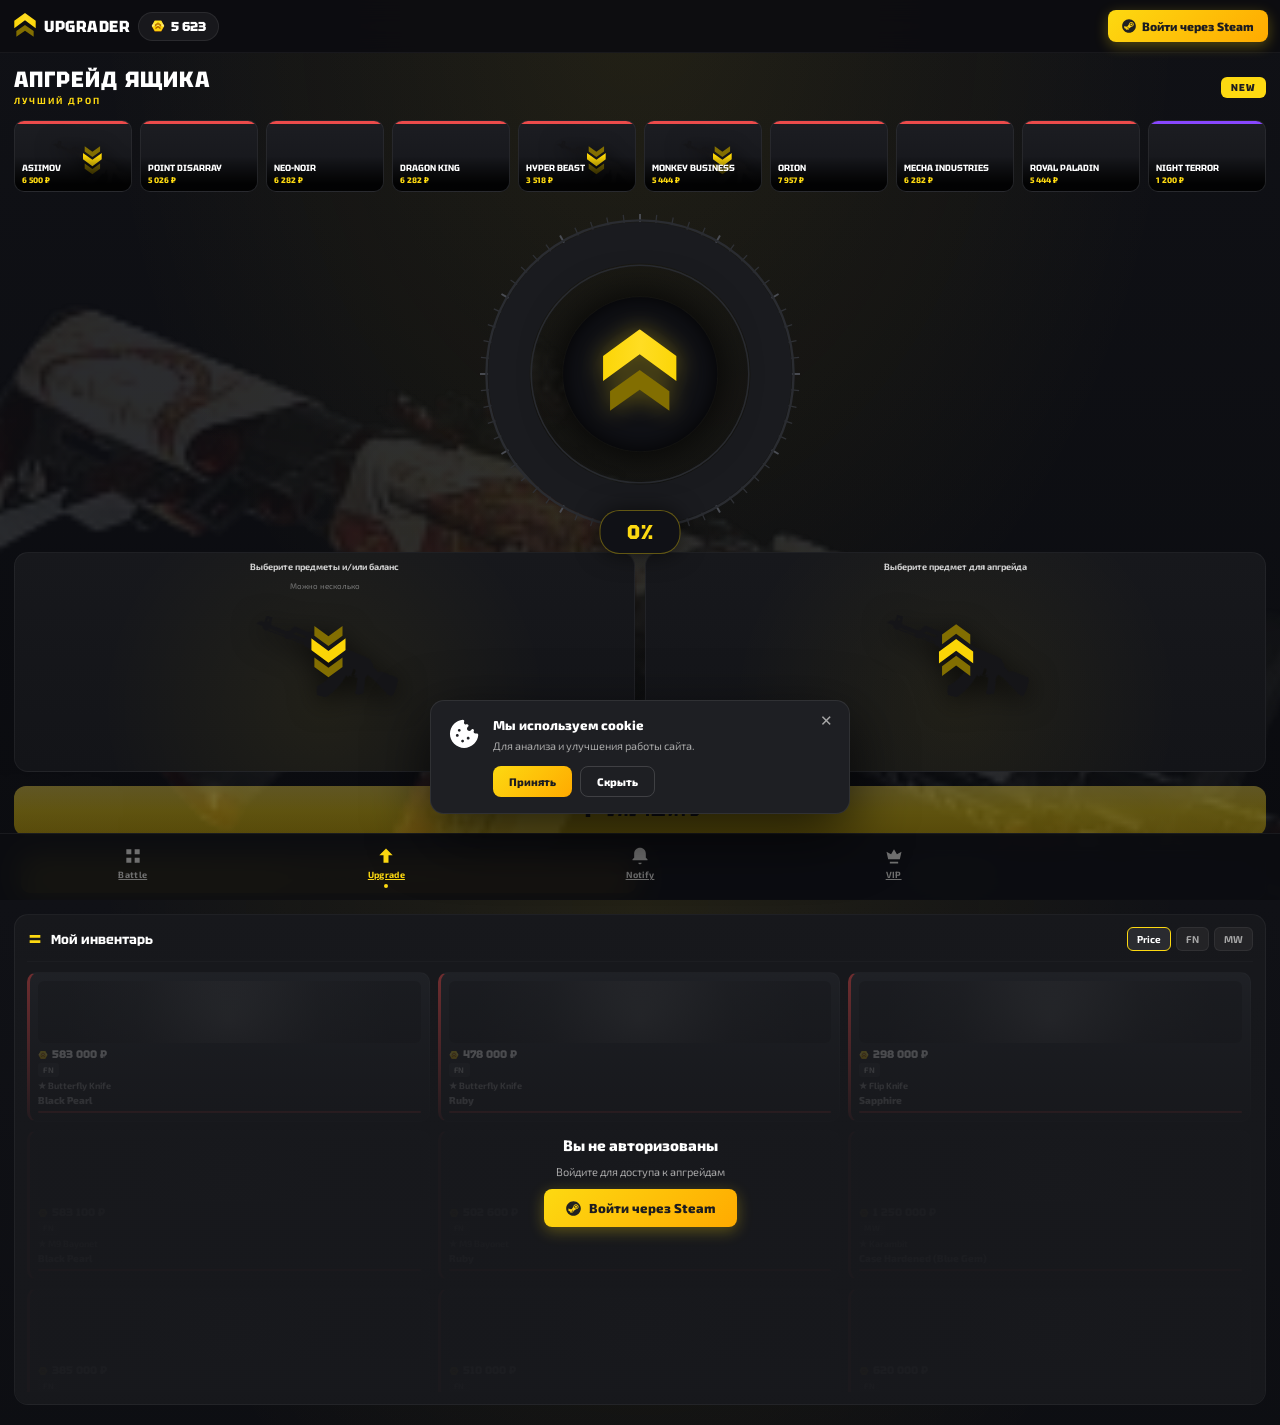
==== commit 94d8de1e: "Update mobile.html" ====
--- a/mobile.html
+++ b/mobile.html
@@ -832,8 +832,8 @@
   ['Agent | T','Darryl | The Professionals (Red Shirt)',2500,'-','#EB4B4B']
 ];
 
-/* ===== ИКОНКИ STEAM CDN ===== */
-const CDN='https://raw.githubusercontent.com/ByMykel/counter-strike-image-tracker/main/static/panorama/images';
+/* ===== ИКОНКИ: CS2CDN ===== */
+const CDN='https://cs2cdn.com';
 function iconFor(wep,skin){
   if(wep.includes('★'))return CDN+'/econ/default_generated/weapon_knife_default_light_png.png';
   if(wep==='AWP')return CDN+'/econ/default_generated/weapon_awp_default_light_png.png';
@@ -843,7 +843,7 @@
   if(wep==='USP-S')return CDN+'/econ/default_generated/weapon_usp_silencer_default_light_png.png';
   if(wep==='Glock-18')return CDN+'/econ/default_generated/weapon_glock_default_light_png.png';
   if(wep==='Desert Eagle')return CDN+'/econ/default_generated/weapon_deagle_default_light_png.png';
-  if(wep==='Sticker')return CDN+'/econ/stickers/cologne2014/titan_holo.png';
+  if(wep==='Sticker'&&skin.includes('Titan'))return CDN+'/econ/stickers/cologne2014/titan_holo.png';
   if(wep.includes('Agent'))return CDN+'/econ/characters/customplayer_tm_professional_varf5_png.png';
   return 'unknown-item.svg';
 }
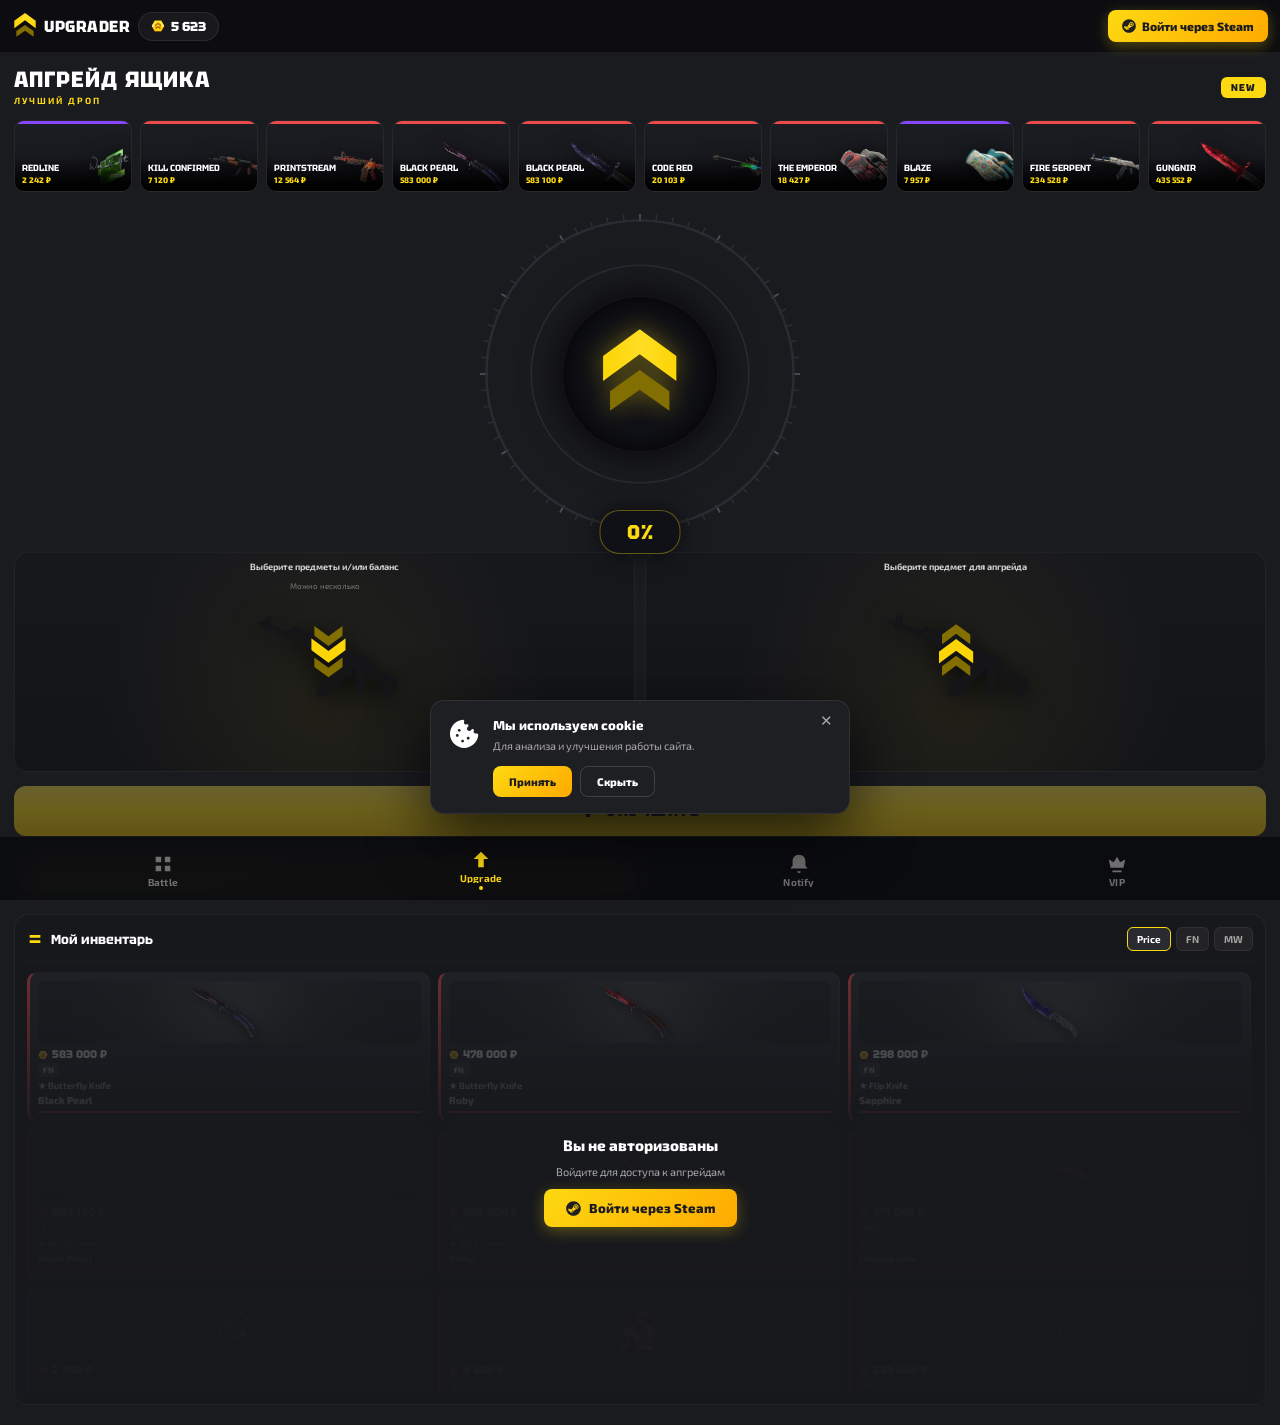
==== commit 2f5fe817: "Update mobile.html" ====
--- a/mobile.html
+++ b/mobile.html
@@ -9,17 +9,14 @@
 *{margin:0;padding:0;box-sizing:border-box;-webkit-tap-highlight-color:transparent}
 html,body{height:100%}
 body{
-  font-family:'Exo 2',sans-serif;background:#0b0c10;color:#fff;
-  min-height:100vh;overflow-x:hidden;
-  background-image:radial-gradient(ellipse at 50% 0%, rgba(253,217,17,.08), transparent 60%),
-                   linear-gradient(180deg,#101116 0%,#0b0c10 100%);
-  padding-bottom:78px;
-}
-body::before{
-  content:'';position:fixed;inset:0;
-  background:url('bottom-gun.webp') center top/cover no-repeat;
-  opacity:.12;z-index:0;pointer-events:none;
-}
+  font-family:'Exo 2',sans-serif;
+  background:#1a1b1f;
+  color:#fff;
+  min-height:100vh;
+  overflow-x:hidden;
+  padding-bottom:70px;
+}
+body::before{display:none}
 img,svg,span{pointer-events:none;user-select:none}
 button,a{cursor:pointer;outline:none;border:none;background:none;font-family:inherit;color:inherit}
 input{font-family:inherit}
@@ -28,6 +25,7 @@
 .header{
   position:sticky;top:0;z-index:50;
   background:rgba(12,13,17,.92);backdrop-filter:blur(14px);
+  -webkit-backdrop-filter:blur(14px);
   border-bottom:1px solid rgba(255,255,255,.05);
   padding:10px 12px;display:flex;align-items:center;justify-content:space-between;gap:8px;
   padding-top:calc(10px + env(safe-area-inset-top));
@@ -294,23 +292,61 @@
 }
 .btn-steam-big img{width:15px;height:15px;object-fit:contain}
 
-/* ===== BOTTOM NAV ===== */
+/* ===== BOTTOM NAV (FIXED) ===== */
 .bottom-nav{
-  position:fixed;bottom:0;left:0;right:0;z-index:100;
-  background:rgba(12,13,17,.96);backdrop-filter:blur(14px);
+  position:fixed;
+  bottom:0;left:0;right:0;z-index:100;
+  background:rgba(12,13,17,.98);
+  backdrop-filter:blur(14px);
+  -webkit-backdrop-filter:blur(14px);
   border-top:1px solid rgba(255,255,255,.06);
-  display:grid;grid-template-columns:repeat(5,1fr);
-  padding:8px 6px calc(8px + env(safe-area-inset-bottom));
+  display:flex;
+  justify-content:space-around;
+  align-items:stretch;
+  padding:6px 4px calc(6px + env(safe-area-inset-bottom));
+  min-height:62px;
+  box-sizing:border-box;
 }
 .nav-item{
-  display:flex;flex-direction:column;align-items:center;gap:3px;
-  font-size:9px;font-weight:700;color:#6f6f6f;letter-spacing:.3px;
-  transition:.2s;padding:4px 0;
+  flex:1 1 0;
+  min-width:0;
+  display:flex;
+  flex-direction:column;
+  align-items:center;
+  justify-content:center;
+  gap:2px;
+  padding:6px 2px 4px;
+  font-size:10px;
+  font-weight:700;
+  line-height:1;
+  letter-spacing:.2px;
+  color:#6f6f6f;
+  text-decoration:none;
+  transition:color .2s;
+  position:relative;
+  white-space:nowrap;
 }
 .nav-item.active{color:#FDD911}
-.nav-item svg{width:20px;height:20px;fill:currentColor}
+.nav-item svg{
+  width:22px;
+  height:22px;
+  fill:currentColor;
+  flex-shrink:0;
+  display:block;
+}
+.nav-item span{
+  display:block;
+  font-size:10px;
+  line-height:1;
+  overflow:hidden;
+  text-overflow:ellipsis;
+  max-width:100%;
+}
 .nav-item .dot{
-  width:4px;height:4px;border-radius:50%;background:#FDD911;margin-top:1px;
+  width:4px;height:4px;border-radius:50%;
+  background:#FDD911;
+  margin-top:1px;
+  flex-shrink:0;
 }
 
 /* ===== COOKIE ===== */
@@ -445,6 +481,7 @@
 <!-- ===== MAIN ===== -->
 <main class="main">
 
+  <!-- WHEEL -->
   <section class="wheel-block">
     <div class="wheel">
       <svg viewBox="0 0 200 200">
@@ -470,6 +507,7 @@
     </div>
   </section>
 
+  <!-- SLOTS -->
   <section class="slots">
     <div class="slot">
       <div class="slot-title">Выберите предметы и/или баланс</div>
@@ -484,11 +522,13 @@
     </div>
   </section>
 
+  <!-- UPGRADE BUTTON -->
   <button class="btn-upgrade" id="upgradeBtn" disabled>
     <svg viewBox="0 0 24 24" fill="currentColor"><path d="M12 3l8 8h-5v9h-6v-9H4z"/></svg>
     Улучшить
   </button>
 
+  <!-- TABS -->
   <div class="tabs">
     <button class="tab active" data-tab="inv">
       <svg viewBox="0 0 24 24"><path d="M4 6h16v4H4zm0 8h16v4H4z"/></svg>Мои скины
@@ -498,6 +538,7 @@
     </button>
   </div>
 
+  <!-- INVENTORY PANEL -->
   <section class="panel" id="invPanel" style="position:relative">
     <div class="panel-head">
       <div class="t"><svg viewBox="0 0 24 24"><path d="M4 6h16v4H4zm0 8h16v4H4z"/></svg>Мой инвентарь</div>
@@ -515,6 +556,7 @@
     </div>
   </section>
 
+  <!-- SHOP PANEL -->
   <section class="panel" id="shopPanel" style="display:none">
     <div class="panel-head">
       <div class="t"><svg viewBox="0 0 24 24"><path d="M12 2l3 7h7l-5.5 4.5L18 21l-6-4-6 4 1.5-7.5L2 9h7z"/></svg>Прокачать до</div>
@@ -533,20 +575,20 @@
 <nav class="bottom-nav">
   <a href="#" class="nav-item">
     <svg viewBox="0 0 24 24"><path d="M4 4h6v6H4zm10 0h6v6h-6zM4 14h6v6H4zm10 0h6v6h-6z"/></svg>
-    Battle
+    <span>Battle</span>
   </a>
   <a href="#" class="nav-item active">
     <svg viewBox="0 0 24 24"><path d="M12 3l8 8h-5v9h-6v-9H4z"/></svg>
-    Upgrade
+    <span>Upgrade</span>
     <span class="dot"></span>
   </a>
   <a href="#" class="nav-item">
     <svg viewBox="0 0 24 24"><path d="M12 2C8 2 5 5 5 9v5l-2 2v1h18v-1l-2-2V9c0-4-3-7-7-7zm0 20a2 2 0 002-2h-4a2 2 0 002 2z"/></svg>
-    Notify
+    <span>Notify</span>
   </a>
   <a href="#" class="nav-item">
     <svg viewBox="0 0 24 24"><path d="M5 16L3 7l5.5 3L12 4l3.5 6L21 7l-2 9H5zm2 3h10v2H7z"/></svg>
-    VIP
+    <span>VIP</span>
   </a>
 </nav>
 
@@ -588,269 +630,76 @@
 window.onerror=function(m,u,l){console.error('JS ERROR:',m,l)};
 
 try{
-/* ===== ВАЛЮТА ===== */
+/* ===== ИЗОБРАЖЕНИЯ ===== */
+const IMGS=[
+  'weapon_knife_butterfly_am_blackpearl_marbleized_b_light_png.avif',
+  'weapon_knife_butterfly_am_ruby_marbleized_light_png.avif',
+  'weapon_knife_flip_am_sapphire_marbleized_light_png.avif',
+  'weapon_knife_m9_bayonet_am_blackpearl_marbleized_light_png.avif',
+  'weapon_knife_m9_bayonet_am_ruby_marbleized_light_png.avif',
+  'weapon_awp_cu_medieval_dragon_awp_light_png.avif',
+  '128fx128f','128fx128f(1)','128fx128f(2)','128fx128f(3)','128fx128f(4)','128fx128f(5)',
+  '128fx128f(6)','128fx128f(7)','128fx128f(8)','128fx128f(9)','128fx128f(10)',
+  '128fx128f(11)','128fx128f(12)','128fx128f(13)','128fx128f(14)',
+  '360fx360f','360fx360f(1)','360fx360f(2)','360fx360f(3)','360fx360f(4)',
+  '360fx360f(5)','360fx360f(6)','360fx360f(7)','360fx360f(8)','360fx360f(9)',
+  '64fx64f','64fx64f(1)','64fx64f(2)','64fx64f(3)','64fx64f(4)'
+];
+let imgIdx=0;
+function nextImg(){const im=IMGS[imgIdx%IMGS.length];imgIdx++;return im}
+
 function fmt(v){return Number(v).toLocaleString('ru-RU',{minimumFractionDigits:0,maximumFractionDigits:0})+' ₽'}
 
-/* ===== БАЗА ПРЕДМЕТОВ (200 шт) ===== */
+/* ===== БАЗА СКИНОВ ===== */
 const RAW=[
-  // --- НОЖИ ---
   ['★ Butterfly Knife','Black Pearl',583000,'FN','#EB4B4B'],
   ['★ Butterfly Knife','Ruby',478000,'FN','#EB4B4B'],
   ['★ Flip Knife','Sapphire',298000,'FN','#EB4B4B'],
   ['★ M9 Bayonet','Black Pearl',583100,'FN','#EB4B4B'],
   ['★ M9 Bayonet','Ruby',502600,'FN','#EB4B4B'],
-  ['★ Karambit','Case Hardened (Blue Gem)',1250000,'MW','#EB4B4B'],
-  ['★ Karambit','Fade',385000,'FN','#EB4B4B'],
-  ['★ Butterfly Knife','Fade',510000,'FN','#EB4B4B'],
-  ['★ Karambit','Gamma Doppler (Emerald)',620000,'FN','#EB4B4B'],
-  ['★ Talon Knife','Doppler (Ruby)',498000,'FN','#EB4B4B'],
-  // --- AWP ---
   ['AWP','Dragon Lore',871549,'WW','#EB4B4B'],
-  ['AWP','Gungnir',435552,'FN','#EB4B4B'],
-  ['AWP','Medusa',318288,'FN','#EB4B4B'],
-  ['AWP','The Prince',50256,'MW','#EB4B4B'],
+  ['AK-47','Redline',2242,'FT','#8847FF'],
   ['AWP','Asiimov',8865,'FT','#EB4B4B'],
+  ['M4A4','Howl',293000,'FN','#EB4B4B'],
+  ['USP-S','Kill Confirmed',7120,'MW','#EB4B4B'],
+  ['Glock-18','Water Elemental',1047,'FN','#8847FF'],
+  ['Karambit','Doppler',71000,'FN','#EB4B4B'],
+  ['Desert Eagle','Blaze',7957,'FN','#8847FF'],
+  ['M4A1-S','Hyper Beast',4607,'MW','#EB4B4B'],
+  ['SSG 08','Blood in the Water',6282,'MW','#EB4B4B'],
+  ['P250','See Ya Later',670,'MW','#8847FF'],
+  ['FAMAS','Roll Cage',1508,'MW','#8847FF'],
+  ['SG 553','Integrale',2094,'MW','#8847FF'],
+  ['Galil AR','Chatterbox',5444,'FT','#EB4B4B'],
+  ['MAC-10','Neon Rider',1843,'FN','#EB4B4B'],
+  ['AK-47','Fire Serpent',234528,'MW','#EB4B4B'],
+  ['M4A1-S','Printstream',28478,'FN','#EB4B4B'],
   ['AWP','Neo-Noir',17590,'FN','#EB4B4B'],
-  ['AWP','Wildfire',23453,'FT','#EB4B4B'],
-  ['AWP','Hyper Beast',11727,'MW','#EB4B4B'],
-  ['AWP','Fever Dream',5863,'MW','#EB4B4B'],
-  ['AWP','Containment Breach',8209,'MW','#EB4B4B'],
-  ['AWP','Chromatic Aberration',13402,'FN','#EB4B4B'],
-  ['AWP','The Empress',15077,'FT','#EB4B4B'],
-  ['AWP','Corticera',7120,'MW','#8847FF'],
-  ['AWP','Electric Hive',5863,'FN','#EB4B4B'],
-  ['AWP','Redline',3769,'FT','#8847FF'],
-  ['AWP','Mortis',2931,'FN','#8847FF'],
-  ['AWP','Capillary',1675,'MW','#8847FF'],
-  ['AWP','Atheris',1256,'FN','#8847FF'],
-  ['AWP','POP AWP',800,'MW','#8847FF'],
-  // --- AK-47 ---
-  ['AK-47','Wild Lotus',312000,'FN','#EB4B4B'],
-  ['AK-47','Gold Arabesque',85000,'FN','#EB4B4B'],
-  ['AK-47','Fire Serpent',234528,'MW','#EB4B4B'],
-  ['AK-47','Redline',2242,'FT','#8847FF'],
   ['AK-47','Neon Rider',15077,'FN','#EB4B4B'],
+  ['Desert Eagle','Printstream',12564,'FN','#EB4B4B'],
+  ['USP-S','Printstream',10889,'FN','#EB4B4B'],
   ['AK-47','Bloodsport',16752,'FN','#EB4B4B'],
   ['AK-47','Asiimov',7371,'FT','#EB4B4B'],
   ['AK-47','Vulcan',51931,'MW','#EB4B4B'],
   ['AK-47','The Empress',14239,'FN','#EB4B4B'],
-  ['AK-47','Nightwish',7957,'FN','#EB4B4B'],
+  ['M4A4','The Emperor',18427,'FN','#EB4B4B'],
+  ['M4A1-S','Golden Coil',11308,'FN','#EB4B4B'],
+  ['AWP','Wildfire',23453,'FT','#EB4B4B'],
+  ['AWP','Hyper Beast',11727,'MW','#EB4B4B'],
+  ['Desert Eagle','Code Red',20103,'FN','#EB4B4B'],
+  ['USP-S','Neo-Noir',6282,'FN','#EB4B4B'],
+  ['Glock-18','Fade',26803,'FN','#EB4B4B'],
   ['AK-47','Case Hardened',25128,'MW','#EB4B4B'],
-  ['AK-47','Jaguar',5444,'MW','#EB4B4B'],
-  ['AK-47','Point Disarray',5026,'FN','#EB4B4B'],
-  ['AK-47','Frontside Misty',2931,'MW','#EB4B4B'],
-  ['AK-47','Aquamarine Revenge',7957,'FN','#EB4B4B'],
-  ['AK-47','Wasteland Rebel',6282,'FT','#EB4B4B'],
-  ['AK-47','Head Shot',2094,'FN','#8847FF'],
-  ['AK-47','Elite Build',1005,'MW','#8847FF'],
-  ['AK-47','Slate',670,'FT','#8847FF'],
-  ['AK-47','Phantom Disruptor',1843,'FN','#8847FF'],
-  ['AK-47','Ice Coaled',1800,'FT','#8847FF'],
-  ['AK-47','Safety Net',450,'FT','#8847FF'],
-  // --- M4 ---
-  ['M4A4','Howl',293000,'FN','#EB4B4B'],
-  ['M4A4','The Emperor',18427,'FN','#EB4B4B'],
-  ['M4A4','Neo-Noir',9214,'FN','#EB4B4B'],
-  ['M4A4','Desolate Space',5026,'MW','#EB4B4B'],
   ['M4A4','Daybreak',6701,'MW','#EB4B4B'],
-  ['M4A4','Royal Paladin',5444,'FN','#EB4B4B'],
-  ['M4A4','Bullet Rain',4607,'FT','#EB4B4B'],
-  ['M4A4','Cyber Security',3769,'MW','#EB4B4B'],
-  ['M4A4','Griffin',2345,'FN','#8847FF'],
-  ['M4A4','Evil Daimyo',2513,'MW','#8847FF'],
-  ['M4A4','Dragon King',6282,'FN','#EB4B4B'],
-  ['M4A4','Temukau',8540,'FN','#EB4B4B'],
-  ['M4A4','Poly Mag',300,'FT','#8847FF'],
-  ['M4A1-S','Fade',12000,'FN','#EB4B4B'],
-  ['M4A1-S','Printstream',28478,'FN','#EB4B4B'],
-  ['M4A1-S','Golden Coil',11308,'FN','#EB4B4B'],
-  ['M4A1-S','Player Two',15914,'FN','#EB4B4B'],
-  ['M4A1-S','Hyper Beast',4607,'MW','#EB4B4B'],
-  ['M4A1-S','Cyrex',3350,'MW','#8847FF'],
-  ['M4A1-S','Guardian',2513,'FN','#8847FF'],
-  ['M4A1-S','Mecha Industries',6282,'FN','#EB4B4B'],
-  ['M4A1-S','Decimator',4607,'MW','#EB4B4B'],
-  ['M4A1-S','Chantico Fire',7539,'FT','#EB4B4B'],
-  ['M4A1-S','Blue Phosphor',3769,'FN','#8847FF'],
-  ['M4A1-S','Night Terror',1200,'MW','#8847FF'],
-  // --- ПИСТОЛЕТЫ ---
-  ['USP-S','Kill Confirmed',7120,'MW','#EB4B4B'],
-  ['USP-S','Printstream',10889,'FN','#EB4B4B'],
-  ['USP-S','Neo-Noir',6282,'FN','#EB4B4B'],
-  ['USP-S','Cortex',5444,'FN','#EB4B4B'],
-  ['USP-S','Orion',7957,'FN','#EB4B4B'],
-  ['USP-S','Caiman',2931,'MW','#EB4B4B'],
-  ['USP-S','Blueprint',2345,'MW','#8847FF'],
-  ['USP-S','Torque',1843,'MW','#8847FF'],
-  ['USP-S','Guardian',1508,'FT','#8847FF'],
-  ['USP-S','Ticket to Hell',950,'FT','#8847FF'],
-  ['Glock-18','Water Elemental',1047,'FN','#8847FF'],
-  ['Glock-18','Fade',26803,'FN','#EB4B4B'],
-  ['Glock-18','Twilight Galaxy',12145,'FN','#EB4B4B'],
-  ['Glock-18','Weasel',3769,'FN','#EB4B4B'],
-  ['Glock-18','Grinder',1256,'MW','#8847FF'],
-  ['Glock-18','Moonrise',2094,'FN','#8847FF'],
-  ['Glock-18','Umbral Rabbit',450,'MW','#8847FF'],
-  ['Desert Eagle','Blaze',7957,'FN','#8847FF'],
-  ['Desert Eagle','Printstream',12564,'FN','#EB4B4B'],
-  ['Desert Eagle','Code Red',20103,'FN','#EB4B4B'],
-  ['Desert Eagle','Mecha Industries',4607,'MW','#EB4B4B'],
-  ['Desert Eagle','Ocean Drive',15077,'FN','#EB4B4B'],
-  ['Desert Eagle','Golden Koi',9214,'FN','#EB4B4B'],
-  ['Desert Eagle','Hypnotic',7957,'FN','#EB4B4B'],
-  ['Desert Eagle','Kumicho Dragon',5444,'MW','#EB4B4B'],
-  ['Desert Eagle','Conspiracy',3769,'FN','#8847FF'],
-  ['Desert Eagle','Cobalt Disruption',4607,'FN','#8847FF'],
-  ['Desert Eagle','Light Rail',600,'MW','#8847FF'],
+  ['AWP','Medusa',318288,'FN','#EB4B4B'],
+  ['AWP','Gungnir',435552,'FN','#EB4B4B'],
   ['P250','Nuclear Threat',150768,'FT','#EB4B4B'],
-  ['P250','See Ya Later',670,'MW','#8847FF'],
-  ['P250','Asiimov',2931,'MW','#EB4B4B'],
-  ['P250','Muertos',2094,'FN','#8847FF'],
-  ['P250','Splashed',1005,'MW','#8847FF'],
-  ['Five-SeveN','Hyper Beast',3518,'FN','#EB4B4B'],
-  ['Five-SeveN','Monkey Business',5444,'FN','#EB4B4B'],
-  ['Five-SeveN','Case Hardened',2931,'MW','#8847FF'],
-  ['Tec-9','Nuclear Threat',95000,'FT','#EB4B4B'],
-  ['CZ75-Auto','Victoria',25000,'MW','#EB4B4B'],
-  ['Dual Berettas','Melondrama',800,'FN','#8847FF'],
-  ['R8 Revolver','Fade',15000,'FN','#EB4B4B'],
-  // --- ПП / SMG ---
-  ['MAC-10','Neon Rider',1843,'FN','#EB4B4B'],
-  ['MAC-10','Curse',4500,'FT','#8847FF'],
-  ['MAC-10','Disco Tech',8000,'FN','#EB4B4B'],
-  ['MP9','Starlight Protector',12000,'MW','#EB4B4B'],
-  ['MP9','Bulldozer',45000,'FT','#EB4B4B'],
-  ['UMP-45','Primal Saber',3500,'MW','#8847FF'],
-  ['P90','Asiimov',6500,'FT','#EB4B4B'],
-  ['P90','Emerald Dragon',850000,'FN','#EB4B4B'],
-  ['PP-Bizon','Judgement of Anubis',6000,'FN','#EB4B4B'],
-  ['MP7','Bloodsport',2500,'FN','#8847FF'],
-  ['MP5-SD','Phosphor',1500,'FN','#8847FF'],
-  // --- ДРОБОВИКИ / ПУЛЕМЁТЫ ---
-  ['XM1014','Tranquility',1200,'FN','#8847FF'],
-  ['MAG-7','Justice',3000,'MW','#8847FF'],
-  ['Negev','Mjolnir',120000,'FN','#EB4B4B'],
-  ['M249','Aztec',25000,'MW','#EB4B4B'],
-  ['Nova','Hyper Beast',4500,'MW','#EB4B4B'],
-  ['Sawed-Off','The Kraken',3500,'MW','#8847FF'],
-  // --- ОСТАЛЬНОЕ ---
-  ['FAMAS','Roll Cage',1508,'MW','#8847FF'],
-  ['FAMAS','Commemoration',18000,'FN','#EB4B4B'],
-  ['SG 553','Integrale',2094,'MW','#8847FF'],
-  ['SG 553','Bulldozer',25000,'MW','#EB4B4B'],
-  ['Galil AR','Chatterbox',5444,'FT','#EB4B4B'],
-  ['Galil AR','Sugar Rush',2500,'FN','#8847FF'],
-  ['Galil AR','Cerberus',6500,'MW','#EB4B4B'],
-  ['AUG','Akihabara Accept',95000,'MW','#EB4B4B'],
-  ['SSG 08','Blood in the Water',6282,'MW','#EB4B4B'],
-  ['SSG 08','Dragonfire',35000,'FN','#EB4B4B'],
-  ["SSG 08","Death's Head",8000,'MW','#EB4B4B'],
-  ['SCAR-20','Emerald',45000,'FN','#EB4B4B'],
-  ['G3SG1','The Executioner',3500,'MW','#8847FF'],
-  // --- НАКЛЕЙКИ ---
-  ['Sticker','Titan (Holo) | Katowice 2014',12500000,'-','#EB4B4B'],
-  ['Sticker','iBUYPOWER (Holo) | Katowice 2014',6800000,'-','#EB4B4B'],
-  ['Sticker','Reason Gaming (Holo) | Katowice 2014',11800000,'-','#EB4B4B'],
-  ['Sticker','Natus Vincere (Holo) | Katowice 2014',2100000,'-','#EB4B4B'],
-  ['Sticker','Vox Eminor (Holo) | Katowice 2015',290000,'-','#EB4B4B'],
-  ['Sticker','Crown (Foil)',58000,'-','#EB4B4B'],
-  ['Sticker','s1mple (Gold) | Krakow 2017',820000,'-','#EB4B4B'],
-  ['Sticker','NiKo (Gold) | Boston 2018',150000,'-','#EB4B4B'],
-  ['Sticker','dev1ce (Gold) | London 2018',95000,'-','#EB4B4B'],
-  ['Sticker','ZywOo (Gold) | Paris 2023',45000,'-','#EB4B4B'],
-  ['Sticker','m0NESY (Gold) | Copenhagen 2024',28000,'-','#EB4B4B'],
-  ['Sticker','donk (Gold, Champion) | Shanghai 2024',12000,'-','#EB4B4B'],
-  ['Sticker','Ropz (Holo) | Antwerp 2022',8500,'-','#EB4B4B'],
-  ['Sticker','Falcons (Holo) | Austin 2025',1200,'-','#EB4B4B'],
-  ['Sticker','Team Liquid (Holo) | Cologne 2026',900,'-','#EB4B4B'],
-  ['Sticker','Rainbow Route (Holo)',80,'-','#8847FF'],
-  ['Sticker','High Heat',60,'-','#8847FF'],
-  ['Sticker','Bolt Charge',25,'-','#8847FF'],
-  ['Sticker','Taste Buddy (Holo)',420,'-','#EB4B4B'],
-  ['Sticker','Gold Web (Foil)',550,'-','#EB4B4B'],
-  ['Sticker','Winged Kit',520000,'-','#EB4B4B'],
-  ['Sticker','King on the Field',580000,'-','#EB4B4B'],
-  ['Sticker','Howling Dawn',380000,'-','#EB4B4B'],
-  ['Sticker','Lucky 13',450000,'-','#EB4B4B'],
-  ['Sticker','Firestarter (Holo)',250000,'-','#EB4B4B'],
-  ['Sticker','Swag (Foil) | Cologne 2014',150000,'-','#EB4B4B'],
-  ['Sticker','Flammable (Foil)',80000,'-','#EB4B4B'],
-  ['Sticker','Headshot Guarantee',1500,'-','#8847FF'],
-  ['Sticker','See Ya Later',800,'-','#8847FF'],
-  ['Sticker','Piggles',300,'-','#8847FF'],
-  // --- АГЕНТЫ ---
-  ['Agent | CT','Sir Bloody Loudmouth Darryl',6500,'-','#EB4B4B'],
-  ['Agent | CT','Sir Bloody Miami Darryl',8200,'-','#EB4B4B'],
-  ['Agent | CT','Cmdr. Mae "Dead Cold" Jamison',2800,'-','#EB4B4B'],
-  ['Agent | CT','Cmdr. Davida "Goggles" Fernandez',4900,'-','#EB4B4B'],
-  ['Agent | CT','Lt. Commander Ricksaw',2600,'-','#EB4B4B'],
-  ['Agent | CT','D Squadron Officer | NZSAS',7200,'-','#EB4B4B'],
-  ['Agent | CT','Special Agent Ava | FBI',2100,'-','#EB4B4B'],
-  ['Agent | CT','Cmdr. Frank "Wet Sox" Baroud',4500,'-','#EB4B4B'],
-  ['Agent | CT','Michael Syfers | FBI Sniper',1200,'-','#8847FF'],
-  ['Agent | CT','Operator | FBI SWAT',1100,'-','#8847FF'],
-  ['Agent | CT','Chem-Haz Capitaine',2400,'-','#EB4B4B'],
-  ["Agent | CT","Chef d'Escadron Rouchard",2600,'-','#EB4B4B'],
-  ['Agent | CT','1st Lieutenant Farlow',1050,'-','#8847FF'],
-  ['Agent | CT','Lieutenant Rex Krikey',2900,'-','#EB4B4B'],
-  ['Agent | CT','B Squadron Officer | SAS',1200,'-','#8847FF'],
-  ['Agent | CT','Seal Team 6 Soldier',1050,'-','#8847FF'],
-  ['Agent | CT','3rd Commando Company | KSK',1100,'-','#8847FF'],
-  ['Agent | CT','Markus Delrow | FBI HRT',900,'-','#8847FF'],
-  ["Agent | CT","'Two Times' McCoy | USAF TACP",850,'-','#8847FF'],
-  ['Agent | CT','Sous-Lieutenant Medic',950,'-','#8847FF'],
-  ['Agent | T','Number K | The Professionals',5800,'-','#EB4B4B'],
-  ['Agent | T','Sir Bloody Darryl Royale',5000,'-','#EB4B4B'],
-  ['Agent | T','Sir Bloody Skullhead Darryl',4200,'-','#EB4B4B'],
-  ['Agent | T','Sir Bloody Silent Darryl',3900,'-','#EB4B4B'],
-  ['Agent | T','Getaway Sally',7800,'-','#EB4B4B'],
-  ['Agent | T','Safecracker Voltzmann',2400,'-','#EB4B4B'],
-  ['Agent | T','Bloody Darryl The Strapped',4100,'-','#EB4B4B'],
-  ['Agent | T','Vypa Sista of the Revolution',5200,'-','#EB4B4B'],
-  ['Agent | T','Elite Trapper Solman',4800,'-','#EB4B4B'],
-  ['Agent | T','The Elite Mr. Muhlik',1350,'-','#8847FF'],
-  ['Agent | T','Osiris | Elite Crew',1000,'-','#8847FF'],
-  ['Agent | T','Rezan The Ready | Sabre',1100,'-','#8847FF'],
-  ["Agent | T","'The Doctor' Romanov",1400,'-','#8847FF'],
-  ['Agent | T','Blackwolf | Sabre',1050,'-','#8847FF'],
-  ['Agent | T','Prof. Shahmat | Elite Crew',850,'-','#8847FF'],
-  ['Agent | T','Jungle Rebel | Elite Crew',3100,'-','#EB4B4B'],
-  ['Agent | T','Ground Rebel | Elite Crew',1150,'-','#8847FF'],
-  ['Agent | T','Slingshot | Phoenix',950,'-','#8847FF'],
-  ['Agent | T','Dragomir | Sabre',800,'-','#8847FF'],
-  ['Agent | T','Maximus | Sabre',820,'-','#8847FF'],
-  ['Agent | T','Street Soldier | Phoenix',2400,'-','#EB4B4B'],
-  ['Agent | T','Buckshot | NSWC SEAL',850,'-','#8847FF'],
-  ['Agent | T','Enforcer | Phoenix',700,'-','#8847FF'],
-  ['Agent | T','Chem-Haz Specialist | SWAT',1250,'-','#8847FF'],
-  ['Agent | T','Arno The Overgrown',2200,'-','#EB4B4B'],
-  ['Agent | T','Little Kev | The Professionals',3900,'-','#EB4B4B'],
-  ["Agent | T","'Medium Rare' Crasswater",3400,'-','#EB4B4B'],
-  ['Agent | T','Trapper | Guerrilla Warfare',3200,'-','#EB4B4B'],
-  ['Agent | T','Primeiro Tenente',4900,'-','#EB4B4B'],
-  ['Agent | T','Trapper Aggressor',2900,'-','#EB4B4B'],
-  ['Agent | T','Darryl | The Professionals (Red Shirt)',2500,'-','#EB4B4B']
+  ['Five-SeveN','Monkey Business',5444,'FN','#EB4B4B']
 ];
-
-/* ===== ИКОНКИ: CS2CDN ===== */
-const CDN='https://cs2cdn.com';
-function iconFor(wep,skin){
-  if(wep.includes('★'))return CDN+'/econ/default_generated/weapon_knife_default_light_png.png';
-  if(wep==='AWP')return CDN+'/econ/default_generated/weapon_awp_default_light_png.png';
-  if(wep==='AK-47')return CDN+'/econ/default_generated/weapon_ak47_default_light_png.png';
-  if(wep==='M4A4')return CDN+'/econ/default_generated/weapon_m4a1_default_light_png.png';
-  if(wep==='M4A1-S')return CDN+'/econ/default_generated/weapon_m4a1_silencer_default_light_png.png';
-  if(wep==='USP-S')return CDN+'/econ/default_generated/weapon_usp_silencer_default_light_png.png';
-  if(wep==='Glock-18')return CDN+'/econ/default_generated/weapon_glock_default_light_png.png';
-  if(wep==='Desert Eagle')return CDN+'/econ/default_generated/weapon_deagle_default_light_png.png';
-  if(wep==='Sticker'&&skin.includes('Titan'))return CDN+'/econ/stickers/cologne2014/titan_holo.png';
-  if(wep.includes('Agent'))return CDN+'/econ/characters/customplayer_tm_professional_varf5_png.png';
-  return 'unknown-item.svg';
-}
 
 const DB=RAW.map((r,i)=>({
   id:i+1,wep:r[0],skin:r[1],name:r[0]+' | '+r[1],
-  price:r[2],wear:r[3],color:r[4],img:iconFor(r[0],r[1])
+  price:r[2],wear:r[3],color:r[4],img:nextImg()
 }));
 
 const state={
